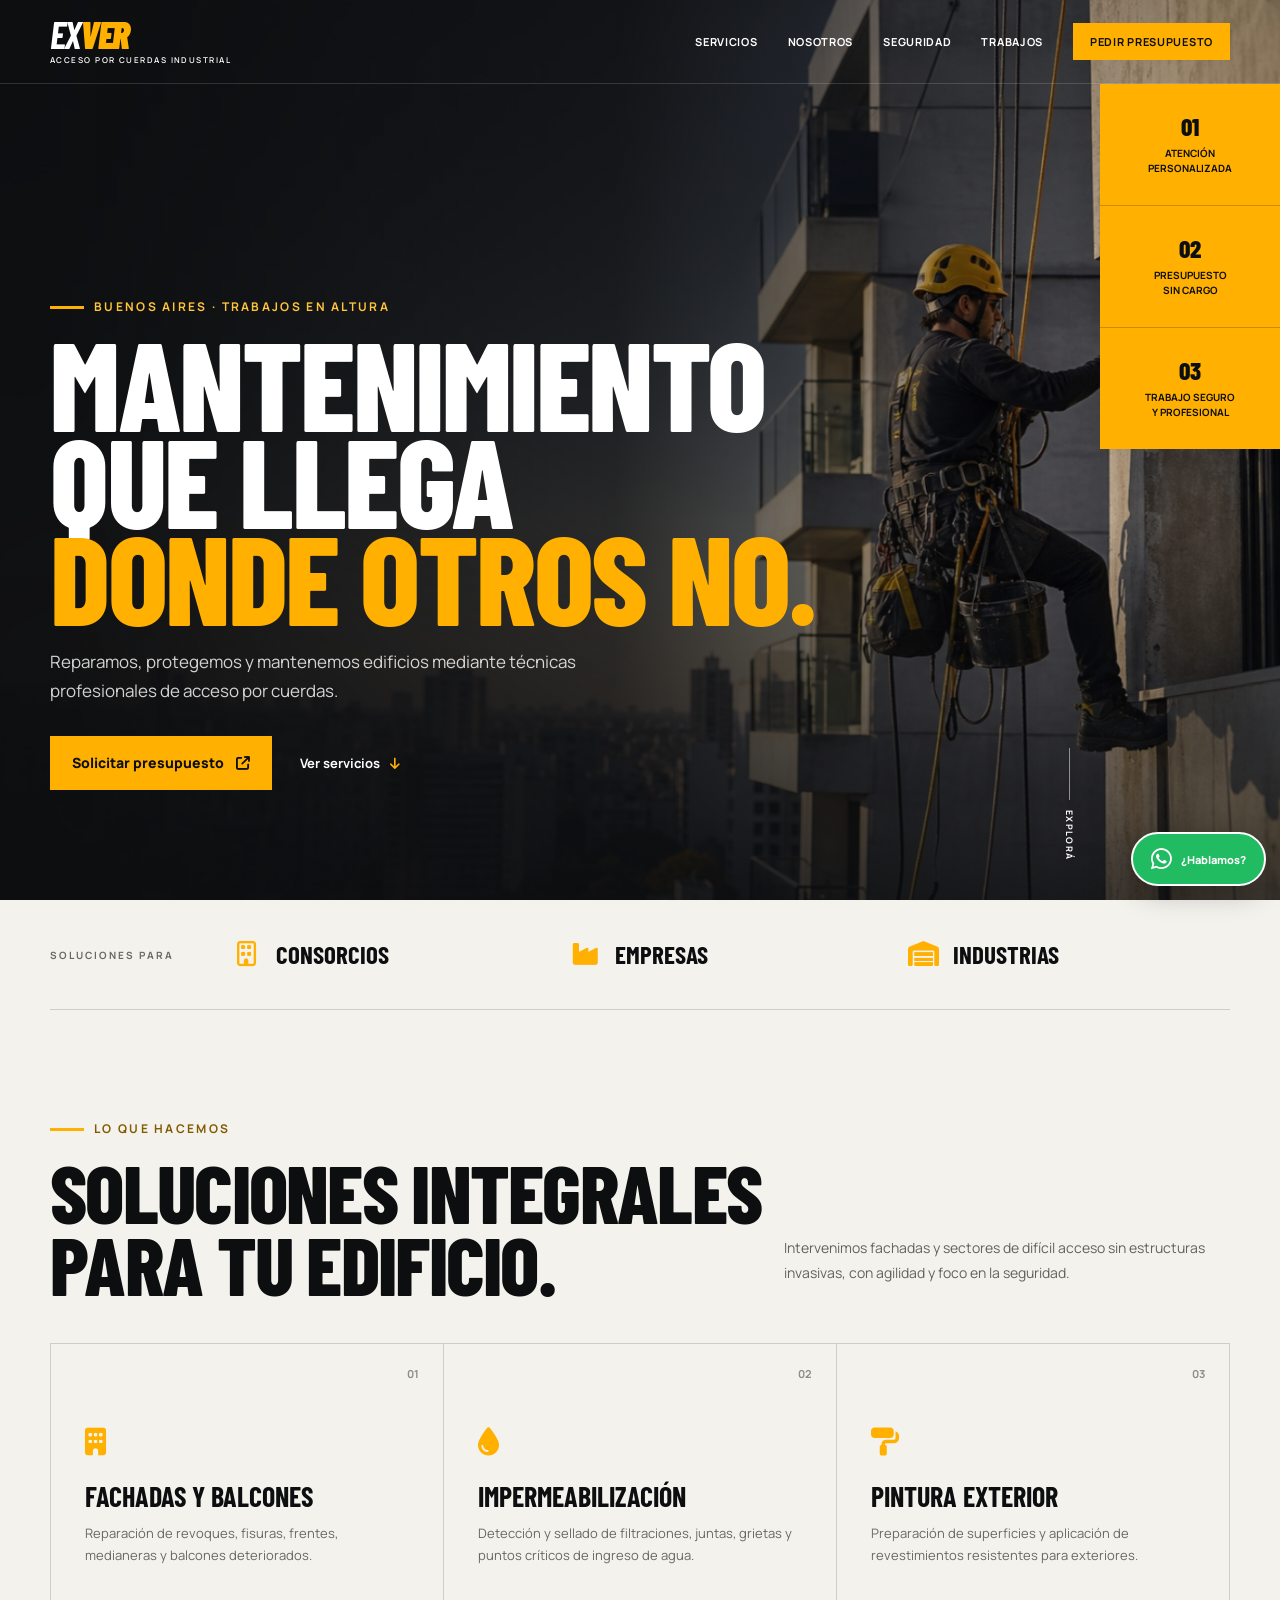
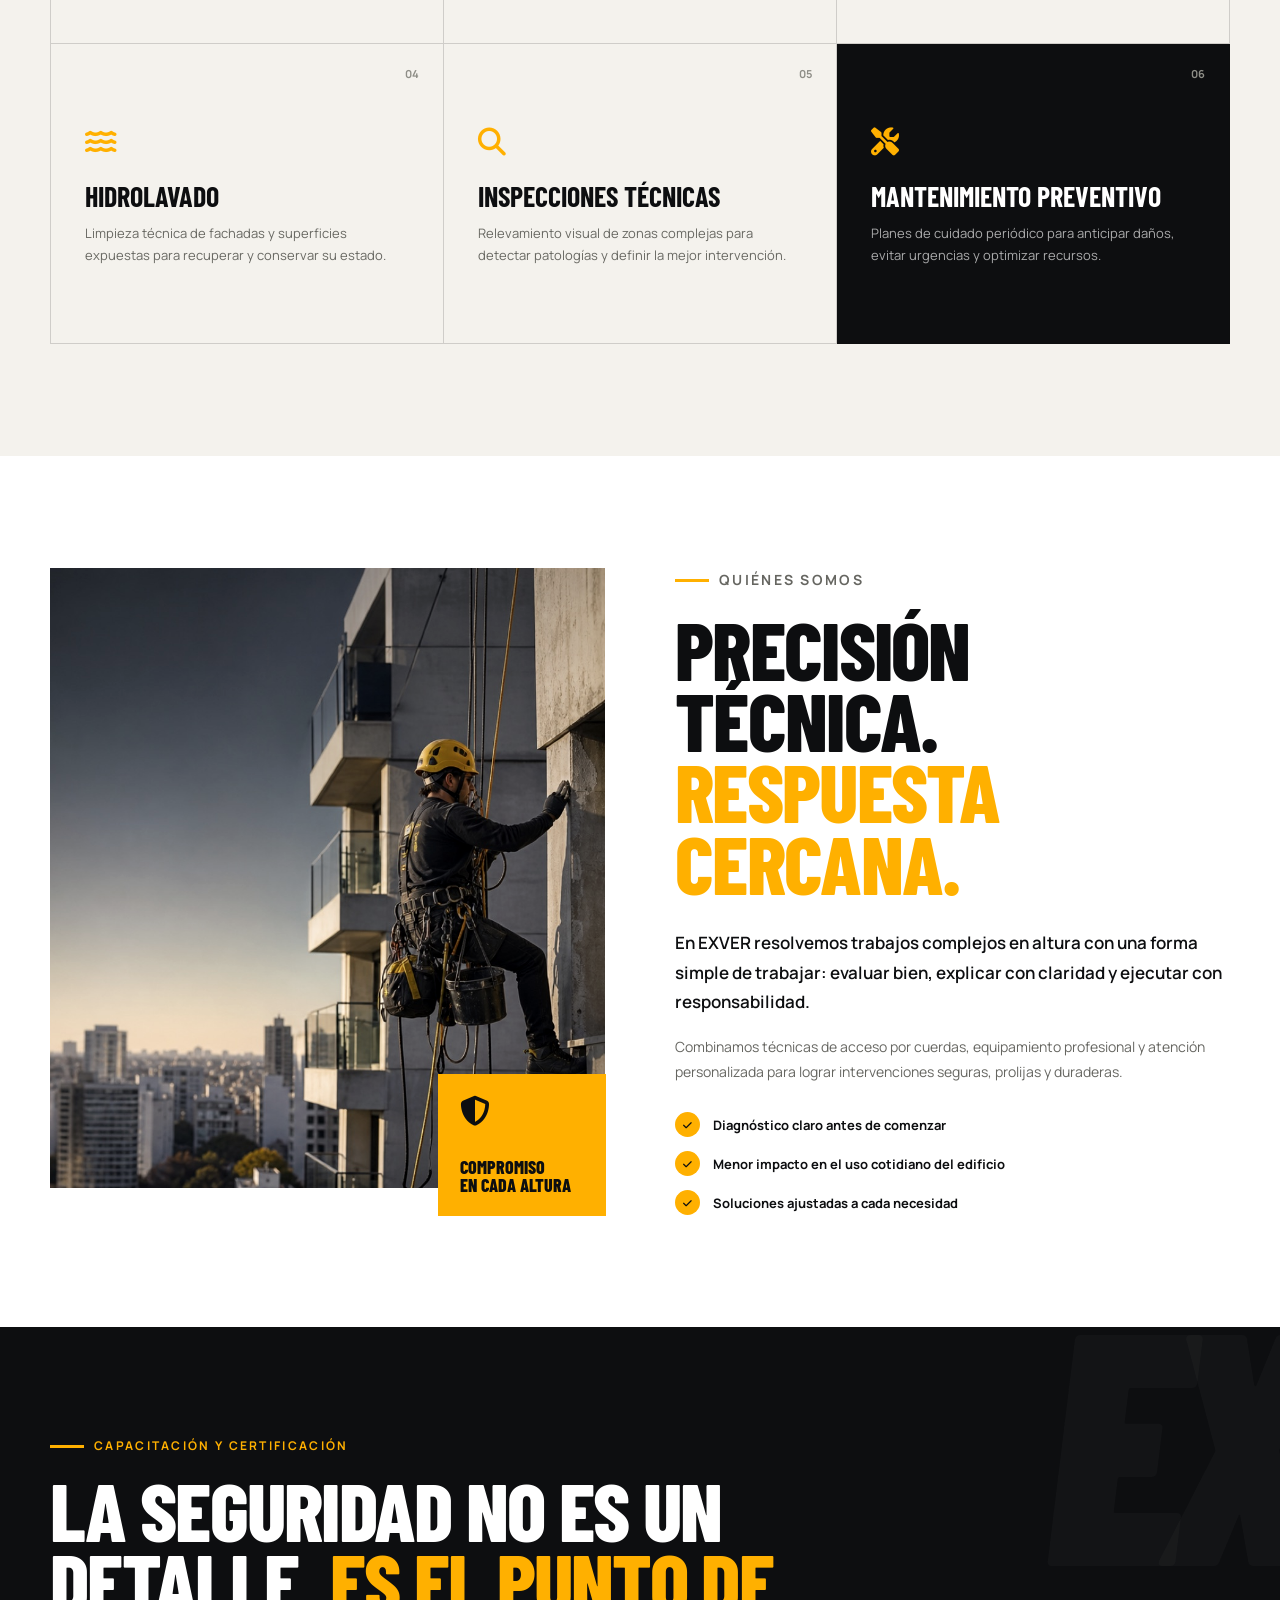
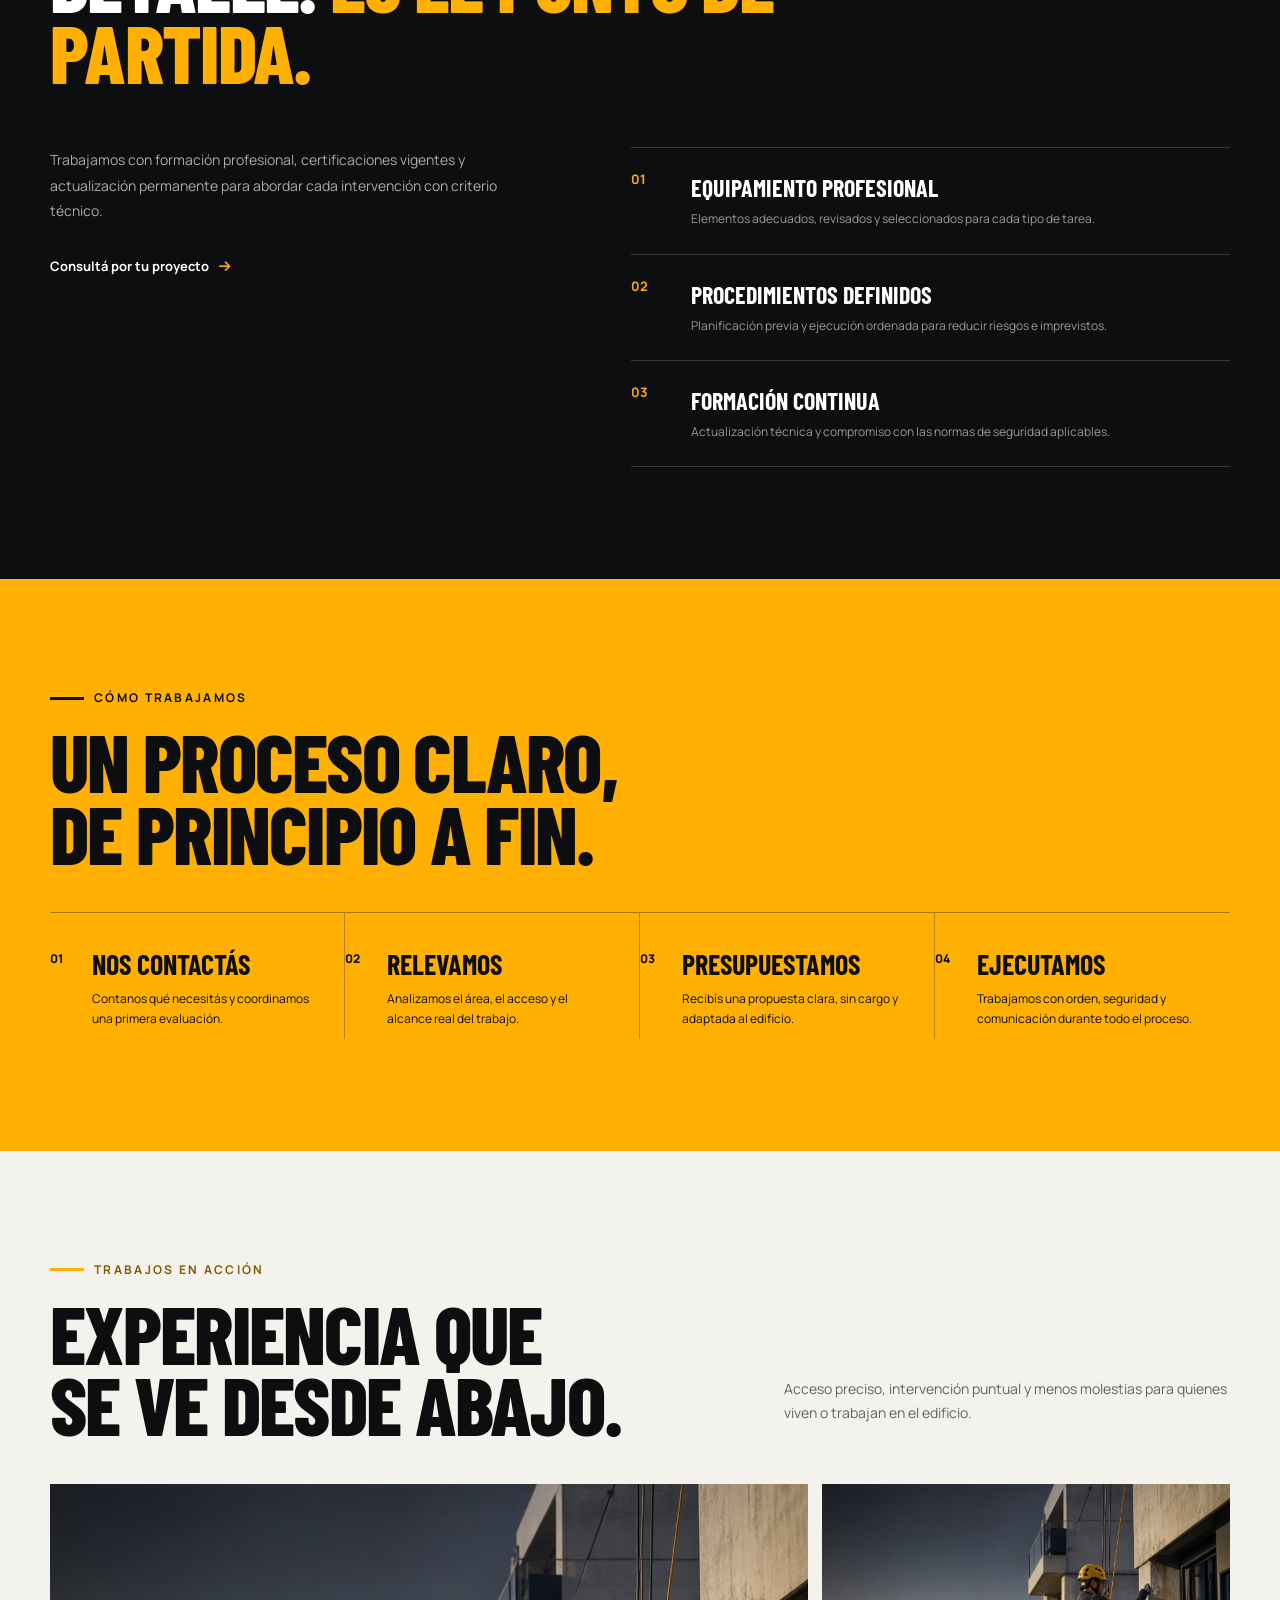
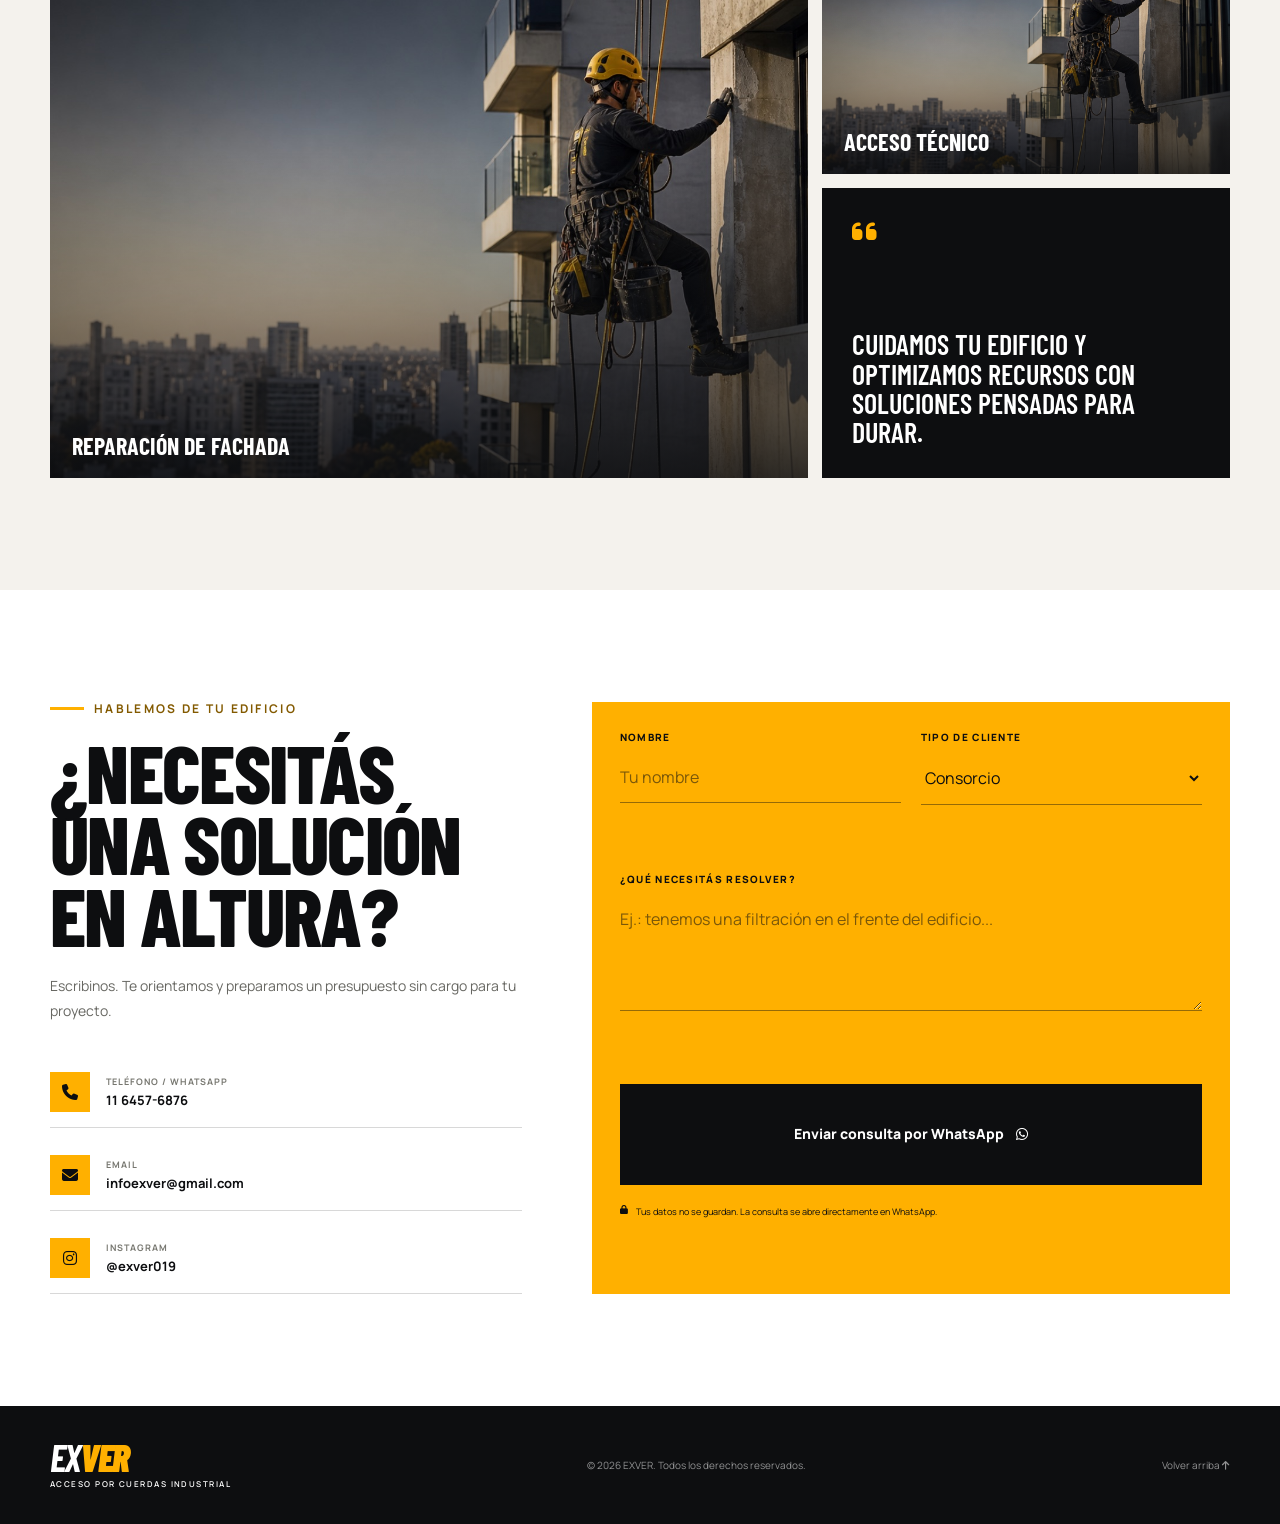
==== index.html @ a868ecca "feat: crear landing de EXVER" ====
<!doctype html>
<html lang="es">
  <head>
    <meta charset="UTF-8" />
    <meta name="viewport" content="width=device-width, initial-scale=1.0" />
    <meta
      name="description"
      content="EXVER brinda mantenimiento, reparación e impermeabilización de edificios en altura mediante acceso por cuerdas en Buenos Aires."
    />
    <meta name="theme-color" content="#0d0e10" />
    <meta property="og:title" content="EXVER | Acceso por cuerdas industrial" />
    <meta
      property="og:description"
      content="Soluciones profesionales para fachadas, balcones y filtraciones en altura."
    />
    <meta property="og:type" content="website" />
    <title>EXVER | Mantenimiento de edificios en altura</title>
    <link rel="preconnect" href="https://fonts.googleapis.com" />
    <link rel="preconnect" href="https://fonts.gstatic.com" crossorigin />
    <link
      href="https://fonts.googleapis.com/css2?family=Barlow+Condensed:ital,wght@0,500;0,600;0,700;0,800;0,900;1,700&amp;family=Manrope:wght@400;500;600;700&amp;display=swap"
      rel="stylesheet"
    />
    <link
      rel="stylesheet"
      href="https://cdnjs.cloudflare.com/ajax/libs/font-awesome/6.7.2/css/all.min.css"
    />
    <link rel="stylesheet" href="styles.css" />
    <script src="main.js" defer></script>
  </head>
  <body>
    <a class="skip-link" href="#contenido">Ir al contenido</a>

    <header class="site-header" id="inicio">
      <div class="header-inner">
        <a class="brand" href="#inicio" aria-label="EXVER, inicio">
          <span class="brand-word"><strong>EX</strong><em>VER</em></span>
          <span class="brand-tagline">Acceso por cuerdas industrial</span>
        </a>

        <button
          class="menu-toggle"
          type="button"
          aria-expanded="false"
          aria-controls="main-nav"
          aria-label="Abrir menú"
        >
          <span></span><span></span><span></span>
        </button>

        <nav class="main-nav" id="main-nav" aria-label="Navegación principal">
          <a href="#servicios">Servicios</a>
          <a href="#nosotros">Nosotros</a>
          <a href="#seguridad">Seguridad</a>
          <a href="#trabajos">Trabajos</a>
          <a class="nav-cta" href="#contacto">Pedir presupuesto</a>
        </nav>
      </div>
    </header>

    <main id="contenido">
      <section class="hero">
        <div class="hero-media" aria-hidden="true"></div>
        <div class="hero-grid"></div>
        <div class="hero-content">
          <p class="eyebrow hero-eyebrow">Buenos Aires · Trabajos en altura</p>
          <h1>Mantenimiento que llega <span>donde otros no.</span></h1>
          <p class="hero-copy">
            Reparamos, protegemos y mantenemos edificios mediante técnicas
            profesionales de acceso por cuerdas.
          </p>
          <div class="hero-actions">
            <a
              class="button button-primary"
              href="https://wa.me/5491164576876?text=Hola%20EXVER%2C%20quisiera%20solicitar%20un%20presupuesto%20sin%20cargo."
              target="_blank"
              rel="noopener noreferrer"
            >
              Solicitar presupuesto
              <i
                class="fa-solid fa-arrow-up-right-from-square"
                aria-hidden="true"
              ></i>
            </a>
            <a class="text-link" href="#servicios"
              >Ver servicios
              <i class="fa-solid fa-arrow-down" aria-hidden="true"></i
            ></a>
          </div>
        </div>
        <div class="hero-trust" aria-label="Características del servicio">
          <div>
            <strong>01</strong><span>Atención<br />personalizada</span>
          </div>
          <div>
            <strong>02</strong><span>Presupuesto<br />sin cargo</span>
          </div>
          <div>
            <strong>03</strong><span>Trabajo seguro<br />y profesional</span>
          </div>
        </div>
        <div class="scroll-cue" aria-hidden="true"><span></span>Explorá</div>
      </section>

      <section class="audiences fade-in" aria-label="Tipos de clientes">
        <div class="audience-label">Soluciones para</div>
        <div class="audience-list">
          <span
            ><i class="fa-regular fa-building" aria-hidden="true"></i>
            Consorcios</span
          >
          <span
            ><i class="fa-solid fa-industry" aria-hidden="true"></i>
            Empresas</span
          >
          <span
            ><i class="fa-solid fa-warehouse" aria-hidden="true"></i>
            Industrias</span
          >
        </div>
      </section>

      <section class="section services" id="servicios">
        <div class="section-heading fade-in">
          <div>
            <p class="eyebrow">Lo que hacemos</p>
            <h2>Soluciones integrales<br />para tu edificio.</h2>
          </div>
          <p>
            Intervenimos fachadas y sectores de difícil acceso sin estructuras
            invasivas, con agilidad y foco en la seguridad.
          </p>
        </div>

        <div class="service-grid">
          <article class="service-card fade-in">
            <span class="service-number">01</span>
            <i class="fa-solid fa-building" aria-hidden="true"></i>
            <h3>Fachadas y balcones</h3>
            <p>
              Reparación de revoques, fisuras, frentes, medianeras y balcones
              deteriorados.
            </p>
          </article>
          <article class="service-card fade-in">
            <span class="service-number">02</span>
            <i class="fa-solid fa-droplet" aria-hidden="true"></i>
            <h3>Impermeabilización</h3>
            <p>
              Detección y sellado de filtraciones, juntas, grietas y puntos
              críticos de ingreso de agua.
            </p>
          </article>
          <article class="service-card fade-in">
            <span class="service-number">03</span>
            <i class="fa-solid fa-paint-roller" aria-hidden="true"></i>
            <h3>Pintura exterior</h3>
            <p>
              Preparación de superficies y aplicación de revestimientos
              resistentes para exteriores.
            </p>
          </article>
          <article class="service-card fade-in">
            <span class="service-number">04</span>
            <i class="fa-solid fa-water" aria-hidden="true"></i>
            <h3>Hidrolavado</h3>
            <p>
              Limpieza técnica de fachadas y superficies expuestas para
              recuperar y conservar su estado.
            </p>
          </article>
          <article class="service-card fade-in">
            <span class="service-number">05</span>
            <i class="fa-solid fa-magnifying-glass" aria-hidden="true"></i>
            <h3>Inspecciones técnicas</h3>
            <p>
              Relevamiento visual de zonas complejas para detectar patologías y
              definir la mejor intervención.
            </p>
          </article>
          <article class="service-card service-card-accent fade-in">
            <span class="service-number">06</span>
            <i class="fa-solid fa-screwdriver-wrench" aria-hidden="true"></i>
            <h3>Mantenimiento preventivo</h3>
            <p>
              Planes de cuidado periódico para anticipar daños, evitar urgencias
              y optimizar recursos.
            </p>
          </article>
        </div>
      </section>

      <section class="section about" id="nosotros">
        <div class="about-visual fade-in">
          <div
            class="about-photo"
            role="img"
            aria-label="Técnico de acceso por cuerdas trabajando sobre la fachada de un edificio"
          ></div>
          <div class="about-stamp">
            <i class="fa-solid fa-shield-halved" aria-hidden="true"></i>
            <span>Compromiso<br />en cada altura</span>
          </div>
        </div>
        <div class="about-content fade-in">
          <p class="eyebrow">Quiénes somos</p>
          <h2>Precisión técnica.<br /><span>Respuesta cercana.</span></h2>
          <p class="about-lead">
            En EXVER resolvemos trabajos complejos en altura con una forma
            simple de trabajar: evaluar bien, explicar con claridad y ejecutar
            con responsabilidad.
          </p>
          <p>
            Combinamos técnicas de acceso por cuerdas, equipamiento profesional
            y atención personalizada para lograr intervenciones seguras,
            prolijas y duraderas.
          </p>
          <div class="about-points">
            <div>
              <i class="fa-solid fa-check" aria-hidden="true"></i
              ><span>Diagnóstico claro antes de comenzar</span>
            </div>
            <div>
              <i class="fa-solid fa-check" aria-hidden="true"></i
              ><span>Menor impacto en el uso cotidiano del edificio</span>
            </div>
            <div>
              <i class="fa-solid fa-check" aria-hidden="true"></i
              ><span>Soluciones ajustadas a cada necesidad</span>
            </div>
          </div>
        </div>
      </section>

      <section class="section safety" id="seguridad">
        <div class="safety-intro fade-in">
          <p class="eyebrow">Capacitación y certificación</p>
          <h2>
            La seguridad no es un detalle. <span>Es el punto de partida.</span>
          </h2>
        </div>
        <div class="safety-layout">
          <div class="safety-copy fade-in">
            <p>
              Trabajamos con formación profesional, certificaciones vigentes y
              actualización permanente para abordar cada intervención con
              criterio técnico.
            </p>
            <a class="text-link light" href="#contacto"
              >Consultá por tu proyecto
              <i class="fa-solid fa-arrow-right" aria-hidden="true"></i
            ></a>
          </div>
          <div class="safety-list">
            <article class="safety-item fade-in">
              <span>01</span>
              <div>
                <h3>Equipamiento profesional</h3>
                <p>
                  Elementos adecuados, revisados y seleccionados para cada tipo
                  de tarea.
                </p>
              </div>
            </article>
            <article class="safety-item fade-in">
              <span>02</span>
              <div>
                <h3>Procedimientos definidos</h3>
                <p>
                  Planificación previa y ejecución ordenada para reducir riesgos
                  e imprevistos.
                </p>
              </div>
            </article>
            <article class="safety-item fade-in">
              <span>03</span>
              <div>
                <h3>Formación continua</h3>
                <p>
                  Actualización técnica y compromiso con las normas de seguridad
                  aplicables.
                </p>
              </div>
            </article>
          </div>
        </div>
      </section>

      <section class="section process">
        <div class="section-heading fade-in">
          <div>
            <p class="eyebrow">Cómo trabajamos</p>
            <h2>Un proceso claro,<br />de principio a fin.</h2>
          </div>
        </div>
        <div class="process-line">
          <article class="process-step fade-in">
            <span>01</span>
            <h3>Nos contactás</h3>
            <p>Contanos qué necesitás y coordinamos una primera evaluación.</p>
          </article>
          <article class="process-step fade-in">
            <span>02</span>
            <h3>Relevamos</h3>
            <p>Analizamos el área, el acceso y el alcance real del trabajo.</p>
          </article>
          <article class="process-step fade-in">
            <span>03</span>
            <h3>Presupuestamos</h3>
            <p>
              Recibís una propuesta clara, sin cargo y adaptada al edificio.
            </p>
          </article>
          <article class="process-step fade-in">
            <span>04</span>
            <h3>Ejecutamos</h3>
            <p>
              Trabajamos con orden, seguridad y comunicación durante todo el
              proceso.
            </p>
          </article>
        </div>
      </section>

      <section class="section work" id="trabajos">
        <div class="section-heading fade-in">
          <div>
            <p class="eyebrow">Trabajos en acción</p>
            <h2>Experiencia que<br />se ve desde abajo.</h2>
          </div>
          <p>
            Acceso preciso, intervención puntual y menos molestias para quienes
            viven o trabajan en el edificio.
          </p>
        </div>
        <div class="work-gallery fade-in">
          <div
            class="work-image work-main"
            role="img"
            aria-label="Técnico trabajando en altura sobre una fachada"
          >
            <span>Reparación de fachada</span>
          </div>
          <div
            class="work-image work-detail"
            role="img"
            aria-label="Detalle de trabajo profesional mediante cuerdas"
          >
            <span>Acceso técnico</span>
          </div>
          <div class="work-note">
            <i class="fa-solid fa-quote-left" aria-hidden="true"></i>
            <p>
              Cuidamos tu edificio y optimizamos recursos con soluciones
              pensadas para durar.
            </p>
          </div>
        </div>
      </section>

      <section class="section contact" id="contacto">
        <div class="contact-copy fade-in">
          <p class="eyebrow">Hablemos de tu edificio</p>
          <h2>¿Necesitás una solución en altura?</h2>
          <p>
            Escribinos. Te orientamos y preparamos un presupuesto sin cargo para
            tu proyecto.
          </p>
          <div class="contact-links">
            <a href="tel:+541164576876"
              ><i class="fa-solid fa-phone" aria-hidden="true"></i
              ><span><small>Teléfono / WhatsApp</small>11 6457-6876</span></a
            >
            <a href="mailto:infoexver@gmail.com"
              ><i class="fa-solid fa-envelope" aria-hidden="true"></i
              ><span><small>Email</small>infoexver@gmail.com</span></a
            >
            <a
              href="https://www.instagram.com/exver019/"
              target="_blank"
              rel="noopener noreferrer"
              ><i class="fa-brands fa-instagram" aria-hidden="true"></i
              ><span><small>Instagram</small>@exver019</span></a
            >
          </div>
        </div>
        <form class="contact-form fade-in" id="quote-form">
          <div class="field">
            <label for="name">Nombre</label>
            <input
              id="name"
              name="name"
              type="text"
              autocomplete="name"
              placeholder="Tu nombre"
              required
            />
          </div>
          <div class="field">
            <label for="client-type">Tipo de cliente</label>
            <select id="client-type" name="client-type">
              <option value="Consorcio">Consorcio</option>
              <option value="Empresa">Empresa</option>
              <option value="Industria">Industria</option>
              <option value="Particular">Particular</option>
            </select>
          </div>
          <div class="field field-full">
            <label for="message">¿Qué necesitás resolver?</label>
            <textarea
              id="message"
              name="message"
              rows="4"
              placeholder="Ej.: tenemos una filtración en el frente del edificio..."
              required
            ></textarea>
          </div>
          <button class="button button-dark field-full" type="submit">
            Enviar consulta por WhatsApp
            <i class="fa-brands fa-whatsapp" aria-hidden="true"></i>
          </button>
          <p class="form-note field-full">
            <i class="fa-solid fa-lock" aria-hidden="true"></i> Tus datos no se
            guardan. La consulta se abre directamente en WhatsApp.
          </p>
        </form>
      </section>
    </main>

    <footer class="site-footer">
      <div class="brand footer-brand">
        <span class="brand-word"><strong>EX</strong><em>VER</em></span>
        <span class="brand-tagline">Acceso por cuerdas industrial</span>
      </div>
      <p>
        © <span id="current-year"></span> EXVER. Todos los derechos reservados.
      </p>
      <a href="#inicio"
        >Volver arriba <i class="fa-solid fa-arrow-up" aria-hidden="true"></i
      ></a>
    </footer>

    <a
      class="whatsapp-float"
      href="https://wa.me/5491164576876?text=Hola%20EXVER%2C%20quisiera%20solicitar%20un%20presupuesto%20sin%20cargo."
      target="_blank"
      rel="noopener noreferrer"
      aria-label="Contactar a EXVER por WhatsApp"
    >
      <i class="fa-brands fa-whatsapp" aria-hidden="true"></i>
      <span>¿Hablamos?</span>
    </a>
  </body>
</html>
---- styles.css ----
:root {
  --ink: #0d0e10;
  --ink-soft: #191b1e;
  --paper: #f4f2ed;
  --white: #ffffff;
  --yellow: #ffb000;
  --yellow-light: #ffc438;
  --gray: #b7b7b2;
  --line: rgba(13, 14, 16, 0.16);
  --heading: "Barlow Condensed", Impact, sans-serif;
  --body: "Manrope", Arial, sans-serif;
  --content: min(1180px, calc(100vw - 40px));
  --header-height: 76px;
}

* {
  box-sizing: border-box;
}

html {
  scroll-behavior: smooth;
  scroll-padding-top: var(--header-height);
}

body {
  margin: 0;
  color: var(--ink);
  background: var(--paper);
  font-family: var(--body);
  overflow-x: hidden;
}

body.menu-open {
  overflow: hidden;
}

a {
  color: inherit;
  text-decoration: none;
}

button,
input,
select,
textarea {
  font: inherit;
}

img {
  display: block;
  max-width: 100%;
}

.skip-link {
  position: fixed;
  z-index: 9999;
  top: 8px;
  left: 8px;
  padding: 10px 14px;
  color: var(--ink);
  background: var(--yellow);
  transform: translateY(-160%);
}

.skip-link:focus {
  transform: translateY(0);
}

.site-header {
  position: fixed;
  z-index: 1000;
  top: 0;
  right: 0;
  left: 0;
  height: var(--header-height);
  color: var(--white);
  border-bottom: 1px solid rgba(255, 255, 255, 0.15);
  transition:
    background 220ms ease,
    box-shadow 220ms ease;
}

.site-header.is-scrolled,
.site-header.menu-visible {
  background: rgba(13, 14, 16, 0.97);
  box-shadow: 0 12px 30px rgba(0, 0, 0, 0.16);
}

.header-inner {
  width: var(--content);
  height: 100%;
  margin: 0 auto;
  display: flex;
  align-items: center;
  justify-content: space-between;
}

.brand {
  display: inline-flex;
  flex-direction: column;
  align-items: flex-start;
  line-height: 0.84;
}

.brand-word {
  font: italic 900 33px/0.8 var(--heading);
  letter-spacing: -1.8px;
}

.brand-word strong {
  color: var(--white);
}

.brand-word em {
  color: var(--yellow);
  font-style: italic;
}

.brand-tagline {
  margin-top: 7px;
  font: 600 8px/1 var(--body);
  letter-spacing: 1.45px;
  text-transform: uppercase;
}

.menu-toggle {
  width: 44px;
  height: 44px;
  padding: 11px 9px;
  display: flex;
  flex-direction: column;
  justify-content: center;
  gap: 5px;
  color: inherit;
  background: transparent;
  border: 0;
  cursor: pointer;
}

.menu-toggle span {
  width: 100%;
  height: 2px;
  display: block;
  background: currentColor;
  transition:
    transform 200ms ease,
    opacity 200ms ease;
}

.menu-toggle[aria-expanded="true"] span:nth-child(1) {
  transform: translateY(7px) rotate(45deg);
}

.menu-toggle[aria-expanded="true"] span:nth-child(2) {
  opacity: 0;
}

.menu-toggle[aria-expanded="true"] span:nth-child(3) {
  transform: translateY(-7px) rotate(-45deg);
}

.main-nav {
  position: fixed;
  top: var(--header-height);
  right: 0;
  bottom: 0;
  left: 0;
  padding: 38px 20px;
  display: flex;
  flex-direction: column;
  align-items: flex-start;
  gap: 4px;
  background: var(--ink);
  opacity: 0;
  visibility: hidden;
  transform: translateY(-12px);
  transition:
    opacity 180ms ease,
    visibility 180ms ease,
    transform 180ms ease;
}

.main-nav.is-open {
  opacity: 1;
  visibility: visible;
  transform: translateY(0);
}

.main-nav a {
  width: 100%;
  padding: 15px 0;
  font: 700 31px/1 var(--heading);
  letter-spacing: 0.4px;
  text-transform: uppercase;
  border-bottom: 1px solid rgba(255, 255, 255, 0.13);
}

.main-nav .nav-cta {
  width: auto;
  margin-top: 20px;
  padding: 15px 20px;
  color: var(--ink);
  background: var(--yellow);
  border: 0;
}

.hero {
  position: relative;
  min-height: 780px;
  height: 100svh;
  display: flex;
  align-items: flex-end;
  color: var(--white);
  background: var(--ink);
  isolation: isolate;
  overflow: hidden;
}

.hero::after {
  content: "";
  position: absolute;
  z-index: -1;
  inset: 0;
  background:
    linear-gradient(
      90deg,
      rgba(13, 14, 16, 0.98) 4%,
      rgba(13, 14, 16, 0.83) 48%,
      rgba(13, 14, 16, 0.18) 82%
    ),
    linear-gradient(0deg, rgba(13, 14, 16, 0.7) 0%, transparent 42%);
}

.hero-media {
  position: absolute;
  z-index: -2;
  inset: 0;
  background: url("assets/exver-hero.jpg") 68% center / cover no-repeat;
  transform: scale(1.02);
  animation: hero-scale 1.8s cubic-bezier(0.2, 0.7, 0.3, 1) both;
}

.hero-grid {
  position: absolute;
  z-index: -1;
  inset: 0;
  opacity: 0.12;
  background-image:
    linear-gradient(rgba(255, 255, 255, 0.18) 1px, transparent 1px),
    linear-gradient(90deg, rgba(255, 255, 255, 0.18) 1px, transparent 1px);
  background-size: 80px 80px;
  mask-image: linear-gradient(90deg, black, transparent 70%);
}

.hero-content {
  width: var(--content);
  margin: 0 auto;
  padding: 0 0 190px;
  animation: hero-in 900ms 150ms cubic-bezier(0.2, 0.7, 0.3, 1) both;
}

.eyebrow {
  margin: 0 0 20px;
  display: flex;
  align-items: center;
  gap: 10px;
  color: #835a00;
  font: 700 12px/1.2 var(--body);
  letter-spacing: 2.3px;
  text-transform: uppercase;
}

.eyebrow::before {
  content: "";
  width: 34px;
  height: 3px;
  background: var(--yellow);
}

.hero-eyebrow {
  color: var(--yellow-light);
}

h1,
h2,
h3,
p {
  margin-top: 0;
}

h1,
h2,
h3 {
  font-family: var(--heading);
  text-transform: uppercase;
}

.hero h1 {
  max-width: 760px;
  margin-bottom: 24px;
  font-size: clamp(64px, 17vw, 142px);
  font-weight: 800;
  line-height: 0.77;
  letter-spacing: -2.5px;
}

.hero h1 span {
  display: block;
  color: var(--yellow);
}

.hero-copy {
  max-width: 610px;
  margin-bottom: 30px;
  color: rgba(255, 255, 255, 0.81);
  font-size: 15px;
  line-height: 1.7;
}

.hero-actions {
  display: flex;
  flex-direction: column;
  align-items: flex-start;
  gap: 22px;
}

.button {
  min-height: 54px;
  padding: 0 22px;
  display: inline-flex;
  align-items: center;
  justify-content: center;
  gap: 12px;
  font: 800 14px/1 var(--body);
  border: 0;
  cursor: pointer;
  transition:
    transform 180ms ease,
    background 180ms ease,
    color 180ms ease;
}

.button:hover {
  transform: translateY(-3px);
}

.button-primary {
  color: var(--ink);
  background: var(--yellow);
}

.button-primary:hover {
  background: var(--yellow-light);
}

.text-link {
  display: inline-flex;
  align-items: center;
  gap: 10px;
  font-size: 13px;
  font-weight: 700;
}

.text-link i {
  color: var(--yellow);
}

.hero-trust {
  position: absolute;
  right: 0;
  bottom: 0;
  left: 0;
  min-height: 130px;
  padding: 22px 20px;
  display: grid;
  grid-template-columns: repeat(3, 1fr);
  color: var(--ink);
  background: var(--yellow);
}

.hero-trust > div {
  padding: 0 10px;
  display: flex;
  flex-direction: column;
  align-items: center;
  gap: 7px;
  text-align: center;
  border-right: 1px solid rgba(13, 14, 16, 0.22);
}

.hero-trust > div:last-child {
  border-right: 0;
}

.hero-trust strong {
  font: 800 20px/1 var(--heading);
}

.hero-trust span {
  font-size: 9px;
  font-weight: 700;
  line-height: 1.45;
  text-transform: uppercase;
}

.scroll-cue {
  display: none;
}

.audiences {
  width: var(--content);
  margin: 0 auto;
  padding: 34px 0;
  border-bottom: 1px solid var(--line);
}

.audience-label {
  margin-bottom: 20px;
  color: #686862;
  font: 700 10px/1 var(--body);
  letter-spacing: 2px;
  text-transform: uppercase;
}

.audience-list {
  display: grid;
  grid-template-columns: 1fr;
  gap: 16px;
}

.audience-list span {
  display: flex;
  align-items: center;
  gap: 14px;
  font: 700 22px/1 var(--heading);
  text-transform: uppercase;
}

.audience-list i {
  width: 32px;
  color: var(--yellow);
  text-align: center;
}

.section {
  padding: 84px max(20px, calc((100vw - 1180px) / 2));
}

.section-heading {
  margin-bottom: 44px;
  display: grid;
  gap: 20px;
}

.section-heading h2,
.about-content h2,
.safety-intro h2,
.contact h2 {
  margin-bottom: 0;
  font-size: clamp(48px, 13vw, 82px);
  font-weight: 800;
  line-height: 0.87;
  letter-spacing: -1.7px;
}

.section-heading > p {
  max-width: 480px;
  color: #62625e;
  font-size: 14px;
  line-height: 1.75;
}

.service-grid {
  display: grid;
  grid-template-columns: 1fr;
  border-top: 1px solid var(--line);
  border-left: 1px solid var(--line);
}

.service-card {
  position: relative;
  min-height: 260px;
  padding: 28px;
  border-right: 1px solid var(--line);
  border-bottom: 1px solid var(--line);
  transition:
    background 220ms ease,
    color 220ms ease;
}

.service-card > i {
  margin: 35px 0 26px;
  color: var(--yellow);
  font-size: 28px;
}

.service-number {
  position: absolute;
  top: 24px;
  right: 24px;
  color: #8e8e87;
  font: 700 11px/1 var(--body);
}

.service-card h3 {
  margin-bottom: 12px;
  font-size: 28px;
  line-height: 1;
}

.service-card p {
  margin-bottom: 0;
  color: #686862;
  font-size: 13px;
  line-height: 1.7;
}

.service-card:hover,
.service-card-accent {
  color: var(--white);
  background: var(--ink);
}

.service-card:hover p,
.service-card-accent p {
  color: rgba(255, 255, 255, 0.65);
}

.about {
  display: grid;
  gap: 50px;
  background: var(--white);
}

.about-visual {
  position: relative;
}

.about-photo {
  min-height: 440px;
  background: url("assets/exver-hero.jpg") 75% center / cover no-repeat;
  filter: saturate(0.8) contrast(1.04);
}

.about-stamp {
  position: absolute;
  right: -1px;
  bottom: -1px;
  width: 168px;
  min-height: 142px;
  padding: 22px;
  display: flex;
  flex-direction: column;
  justify-content: space-between;
  color: var(--ink);
  background: var(--yellow);
}

.about-stamp i {
  font-size: 30px;
}

.about-stamp span {
  font: 800 18px/1 var(--heading);
  text-transform: uppercase;
}

.about-content {
  align-self: center;
}

.about-content h2 span,
.safety-intro h2 span {
  color: var(--yellow);
}

.about-lead {
  margin: 30px 0 18px;
  color: var(--ink) !important;
  font-size: 17px !important;
  font-weight: 600;
}

.about-content > p {
  color: #666661;
  font-size: 14px;
  line-height: 1.75;
}

.about-points {
  margin-top: 28px;
  display: grid;
  gap: 14px;
}

.about-points div {
  display: flex;
  align-items: center;
  gap: 13px;
  font-size: 13px;
  font-weight: 700;
}

.about-points i {
  width: 25px;
  height: 25px;
  display: grid;
  place-items: center;
  font-size: 10px;
  background: var(--yellow);
  border-radius: 50%;
}

.safety {
  position: relative;
  color: var(--white);
  background: var(--ink);
  overflow: hidden;
}

.safety::before {
  content: "EX";
  position: absolute;
  top: -25px;
  right: -12px;
  color: rgba(255, 255, 255, 0.025);
  font: italic 900 330px/0.8 var(--heading);
  letter-spacing: -28px;
}

.safety-intro {
  position: relative;
  max-width: 890px;
}

.safety-intro .eyebrow {
  color: var(--yellow);
}

.safety-layout {
  position: relative;
  margin-top: 60px;
  display: grid;
  gap: 45px;
}

.safety-copy {
  max-width: 480px;
  color: rgba(255, 255, 255, 0.65);
  font-size: 14px;
  line-height: 1.8;
}

.text-link.light {
  margin-top: 18px;
  color: var(--white);
}

.safety-list {
  border-top: 1px solid rgba(255, 255, 255, 0.17);
}

.safety-item {
  padding: 25px 0;
  display: grid;
  grid-template-columns: 46px 1fr;
  gap: 14px;
  border-bottom: 1px solid rgba(255, 255, 255, 0.17);
}

.safety-item > span {
  color: var(--yellow);
  font: 700 13px/1 var(--body);
}

.safety-item h3 {
  margin-bottom: 7px;
  font-size: 24px;
}

.safety-item p {
  margin-bottom: 0;
  color: rgba(255, 255, 255, 0.58);
  font-size: 12px;
  line-height: 1.6;
}

.process {
  background: var(--yellow);
}

.process .eyebrow {
  color: var(--ink);
}

.process .eyebrow::before {
  background: var(--ink);
}

.process-line {
  display: grid;
  grid-template-columns: 1fr;
}

.process-step {
  position: relative;
  padding: 28px 0 28px 48px;
  border-top: 1px solid rgba(13, 14, 16, 0.34);
}

.process-step > span {
  position: absolute;
  top: 34px;
  left: 0;
  font: 800 12px/1 var(--body);
}

.process-step h3 {
  margin-bottom: 8px;
  font-size: 28px;
}

.process-step p {
  max-width: 250px;
  margin-bottom: 0;
  font-size: 12px;
  line-height: 1.65;
}

.work {
  background: var(--paper);
}

.work-gallery {
  display: grid;
  grid-template-columns: 1fr;
  gap: 14px;
}

.work-image {
  position: relative;
  min-height: 370px;
  background-image: url("assets/exver-hero.jpg");
  background-size: cover;
  overflow: hidden;
}

.work-image::after {
  content: "";
  position: absolute;
  inset: 45% 0 0;
  background: linear-gradient(transparent, rgba(13, 14, 16, 0.82));
}

.work-image span {
  position: absolute;
  z-index: 1;
  right: 22px;
  bottom: 20px;
  left: 22px;
  color: var(--white);
  font: 700 24px/1 var(--heading);
  text-transform: uppercase;
}

.work-main {
  background-position: 70% center;
}

.work-detail {
  background-position: 100% center;
}

.work-note {
  min-height: 260px;
  padding: 30px;
  display: flex;
  flex-direction: column;
  justify-content: space-between;
  color: var(--white);
  background: var(--ink);
}

.work-note i {
  color: var(--yellow);
  font-size: 28px;
}

.work-note p {
  margin: 40px 0 0;
  font: 600 28px/1.05 var(--heading);
  text-transform: uppercase;
}

.contact {
  display: grid;
  gap: 50px;
  background: var(--white);
}

.contact-copy > p:not(.eyebrow) {
  max-width: 540px;
  margin: 24px 0 34px;
  color: #676762;
  font-size: 14px;
  line-height: 1.75;
}

.contact-links {
  display: grid;
  gap: 12px;
}

.contact-links a {
  padding: 15px 0;
  display: flex;
  align-items: center;
  gap: 16px;
  border-bottom: 1px solid var(--line);
}

.contact-links i {
  width: 40px;
  height: 40px;
  display: grid;
  place-items: center;
  color: var(--ink);
  background: var(--yellow);
}

.contact-links span {
  font-size: 13px;
  font-weight: 700;
}

.contact-links small {
  margin-bottom: 3px;
  display: block;
  color: #777770;
  font-size: 9px;
  letter-spacing: 1px;
  text-transform: uppercase;
}

.contact-form {
  padding: 28px;
  display: grid;
  grid-template-columns: 1fr;
  gap: 20px;
  background: var(--yellow);
}

.field label {
  margin-bottom: 8px;
  display: block;
  font-size: 10px;
  font-weight: 800;
  letter-spacing: 1.3px;
  text-transform: uppercase;
}

.field input,
.field select,
.field textarea {
  width: 100%;
  padding: 14px 0;
  color: var(--ink);
  background: transparent;
  border: 0;
  border-bottom: 1px solid rgba(13, 14, 16, 0.43);
  border-radius: 0;
  outline: 0;
}

.field input:focus,
.field select:focus,
.field textarea:focus {
  border-bottom-color: var(--ink);
  box-shadow: 0 2px 0 var(--ink);
}

.field textarea {
  resize: vertical;
}

.field ::placeholder {
  color: rgba(13, 14, 16, 0.55);
}

.button-dark {
  color: var(--white);
  background: var(--ink);
}

.button-dark:hover {
  color: var(--yellow);
}

.form-note {
  margin: 0;
  display: flex;
  align-items: flex-start;
  gap: 8px;
  font-size: 9px;
  line-height: 1.5;
}

.site-footer {
  padding: 36px 20px 95px;
  display: flex;
  flex-direction: column;
  align-items: flex-start;
  gap: 26px;
  color: var(--white);
  background: var(--ink);
}

.site-footer p,
.site-footer > a {
  margin: 0;
  color: rgba(255, 255, 255, 0.55);
  font-size: 10px;
}

.footer-brand {
  color: var(--white);
}

.whatsapp-float {
  position: fixed;
  z-index: 1200;
  right: 14px;
  bottom: 14px;
  width: 58px;
  height: 58px;
  display: flex;
  align-items: center;
  justify-content: center;
  color: var(--white);
  background: #21bb61;
  border: 3px solid var(--white);
  border-radius: 50%;
  box-shadow: 0 8px 28px rgba(0, 0, 0, 0.24);
  transition: transform 180ms ease;
}

.whatsapp-float:hover {
  transform: translateY(-4px) scale(1.04);
}

.whatsapp-float i {
  font-size: 28px;
}

.whatsapp-float span {
  display: none;
}

.fade-in {
  opacity: 0;
  transform: translateY(28px);
  transition:
    opacity 700ms ease,
    transform 700ms cubic-bezier(0.2, 0.7, 0.3, 1);
}

.fade-in.is-visible {
  opacity: 1;
  transform: translateY(0);
}

@keyframes hero-in {
  from {
    opacity: 0;
    transform: translateY(28px);
  }
  to {
    opacity: 1;
    transform: translateY(0);
  }
}

@keyframes hero-scale {
  from {
    opacity: 0.6;
    transform: scale(1.1);
  }
  to {
    opacity: 1;
    transform: scale(1.02);
  }
}

@media (min-width: 480px) {
  :root {
    --content: min(1180px, calc(100vw - 56px));
  }

  .hero h1 {
    font-size: clamp(80px, 16vw, 142px);
  }

  .hero-actions {
    flex-direction: row;
    align-items: center;
    gap: 28px;
  }

  .audience-list {
    grid-template-columns: repeat(3, 1fr);
  }

  .audience-list span {
    font-size: 20px;
  }

  .service-grid {
    grid-template-columns: repeat(2, 1fr);
  }

  .contact-form {
    grid-template-columns: repeat(2, 1fr);
  }

  .field-full {
    grid-column: 1 / -1;
  }
}

@media (min-width: 768px) {
  :root {
    --header-height: 84px;
  }

  .brand-word {
    font-size: 38px;
  }

  .hero-content {
    padding-bottom: 155px;
  }

  .hero-copy {
    font-size: 16px;
  }

  .hero-trust {
    top: var(--header-height);
    right: 0;
    bottom: auto;
    left: auto;
    width: 180px;
    min-height: 365px;
    padding: 0;
    display: flex;
    flex-direction: column;
  }

  .hero-trust > div {
    flex: 1;
    padding: 17px;
    justify-content: center;
    border-right: 0;
    border-bottom: 1px solid rgba(13, 14, 16, 0.22);
  }

  .hero-trust > div:last-child {
    border-bottom: 0;
  }

  .hero-trust strong {
    font-size: 25px;
  }

  .hero-trust span {
    font-size: 10px;
  }

  .section {
    padding-top: 112px;
    padding-bottom: 112px;
  }

  .section-heading {
    grid-template-columns: 1.6fr 1fr;
    align-items: end;
  }

  .section-heading > p {
    justify-self: end;
  }

  .service-grid {
    grid-template-columns: repeat(3, 1fr);
  }

  .about {
    grid-template-columns: 1fr 1fr;
    gap: 70px;
  }

  .about-photo {
    min-height: 620px;
  }

  .safety-layout {
    grid-template-columns: 0.9fr 1.1fr;
    gap: 90px;
  }

  .process-line {
    grid-template-columns: repeat(2, 1fr);
    gap: 0 36px;
  }

  .work-gallery {
    grid-template-columns: 1.3fr 0.7fr;
    grid-template-rows: repeat(2, 290px);
  }

  .work-image {
    min-height: 0;
  }

  .work-main {
    grid-row: 1 / 3;
  }

  .work-detail {
    grid-column: 2;
    grid-row: 1;
  }

  .work-note {
    min-height: 0;
    grid-column: 2;
    grid-row: 2;
  }

  .contact {
    grid-template-columns: 0.85fr 1.15fr;
    gap: 70px;
  }

  .site-footer {
    padding: 36px max(28px, calc((100vw - 1180px) / 2));
    flex-direction: row;
    align-items: center;
    justify-content: space-between;
  }
}

@media (min-width: 1024px) {
  .menu-toggle {
    display: none;
  }

  .main-nav {
    position: static;
    padding: 0;
    flex-direction: row;
    align-items: center;
    gap: 30px;
    background: transparent;
    opacity: 1;
    visibility: visible;
    transform: none;
  }

  .main-nav a {
    width: auto;
    padding: 10px 0;
    font: 700 11px/1 var(--body);
    letter-spacing: 0.7px;
    text-transform: uppercase;
    border: 0;
  }

  .main-nav a:not(.nav-cta) {
    position: relative;
  }

  .main-nav a:not(.nav-cta)::after {
    content: "";
    position: absolute;
    right: 0;
    bottom: 2px;
    left: 0;
    height: 2px;
    background: var(--yellow);
    transform: scaleX(0);
    transform-origin: right;
    transition: transform 180ms ease;
  }

  .main-nav a:not(.nav-cta):hover::after {
    transform: scaleX(1);
    transform-origin: left;
  }

  .main-nav .nav-cta {
    margin: 0;
    padding: 13px 17px;
  }

  .hero-content {
    padding-bottom: 110px;
  }

  .hero h1 {
    max-width: 890px;
    font-size: clamp(110px, 9.8vw, 150px);
  }

  .hero-copy {
    font-size: 17px;
  }

  .scroll-cue {
    position: absolute;
    right: 204px;
    bottom: 40px;
    display: flex;
    align-items: center;
    gap: 10px;
    font-size: 9px;
    font-weight: 700;
    letter-spacing: 1.3px;
    text-transform: uppercase;
    writing-mode: vertical-rl;
  }

  .scroll-cue span {
    width: 1px;
    height: 52px;
    background: rgba(255, 255, 255, 0.5);
  }

  .audiences {
    padding: 42px 0;
    display: grid;
    grid-template-columns: 180px 1fr;
    align-items: center;
  }

  .audience-label {
    margin: 0;
  }

  .audience-list span {
    font-size: 25px;
  }

  .service-card {
    min-height: 300px;
    padding: 34px;
  }

  .service-card > i {
    margin-top: 50px;
  }

  .process-line {
    grid-template-columns: repeat(4, 1fr);
    gap: 0;
  }

  .process-step {
    padding: 34px 28px 10px 42px;
    border-right: 1px solid rgba(13, 14, 16, 0.28);
  }

  .process-step:last-child {
    border-right: 0;
  }

  .process-step > span {
    top: 40px;
  }

  .whatsapp-float {
    width: auto;
    height: 54px;
    padding: 0 18px;
    gap: 9px;
    border-width: 2px;
    border-radius: 28px;
  }

  .whatsapp-float i {
    font-size: 24px;
  }

  .whatsapp-float span {
    display: inline;
    font-size: 11px;
    font-weight: 800;
  }
}

@media (prefers-reduced-motion: reduce) {
  html {
    scroll-behavior: auto;
  }

  *,
  *::before,
  *::after {
    animation-duration: 0.01ms !important;
    animation-iteration-count: 1 !important;
    transition-duration: 0.01ms !important;
  }

  .fade-in {
    opacity: 1;
    transform: none;
  }
}
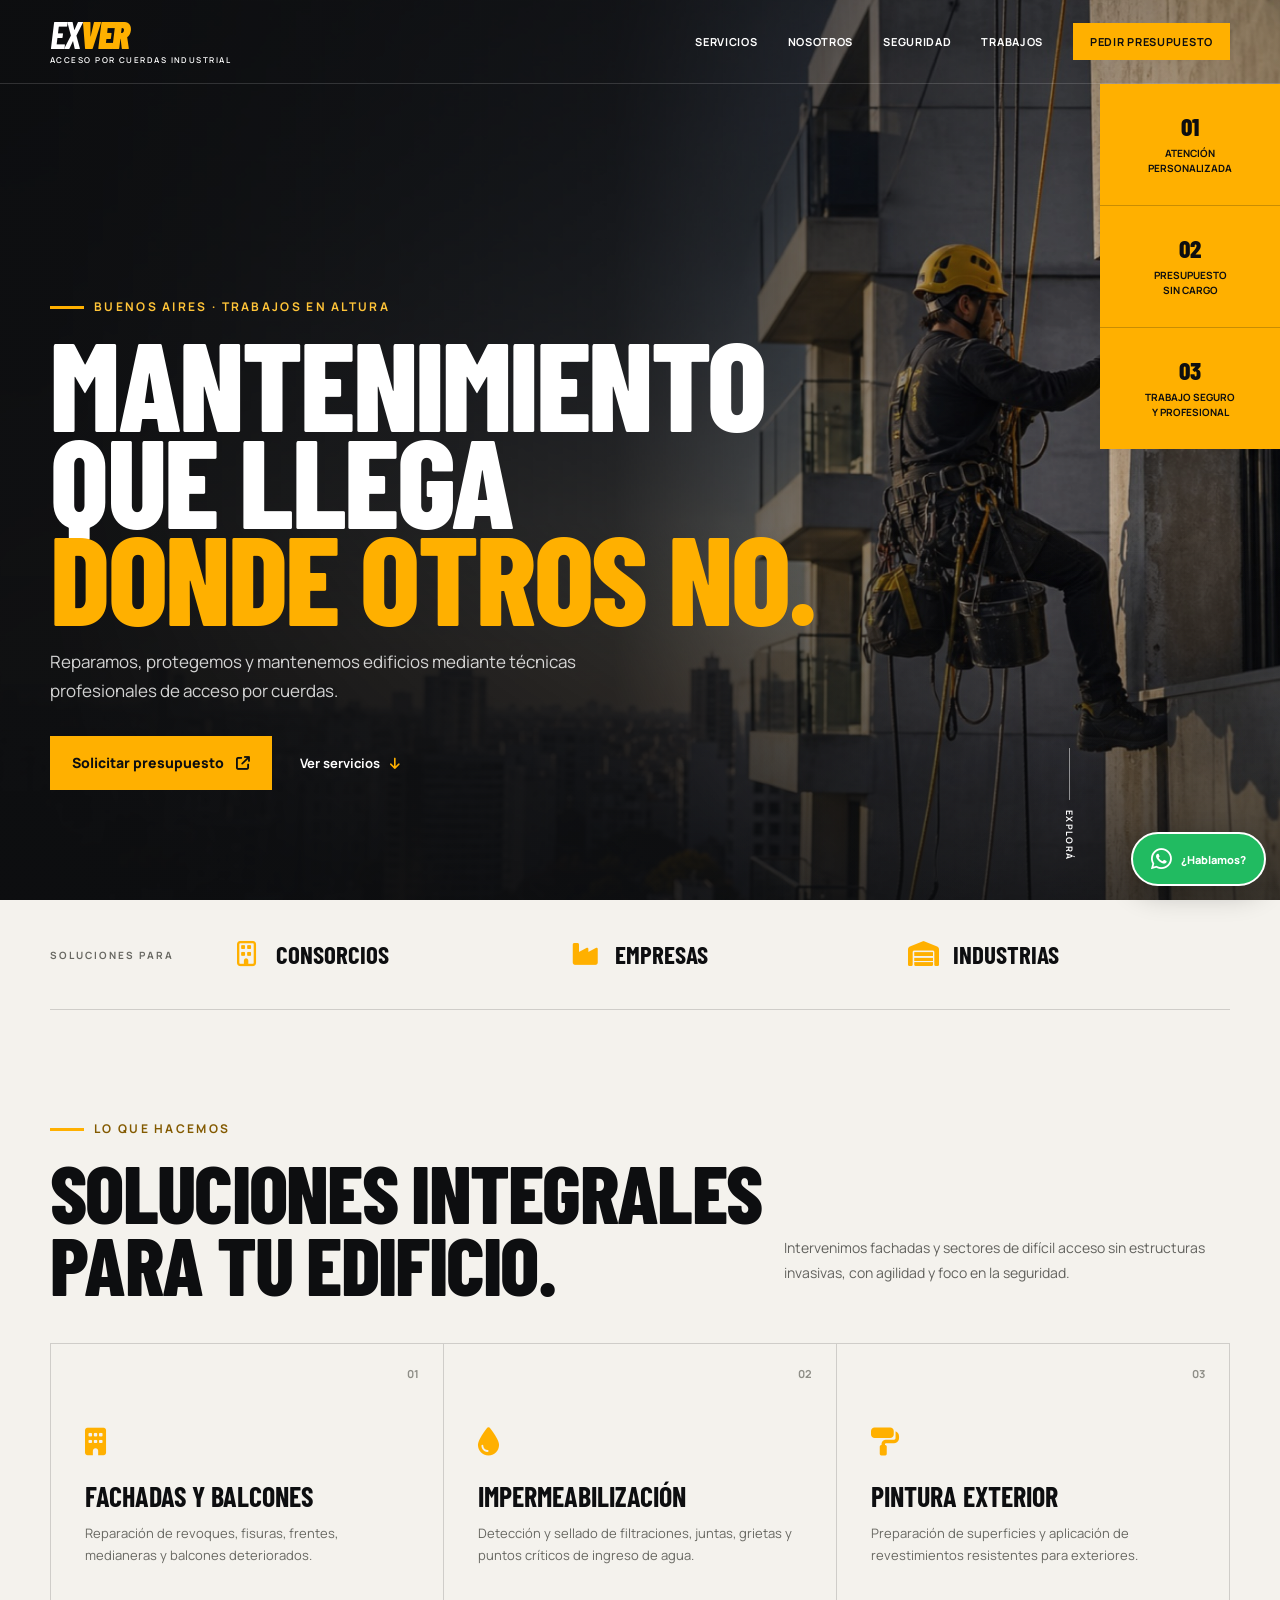
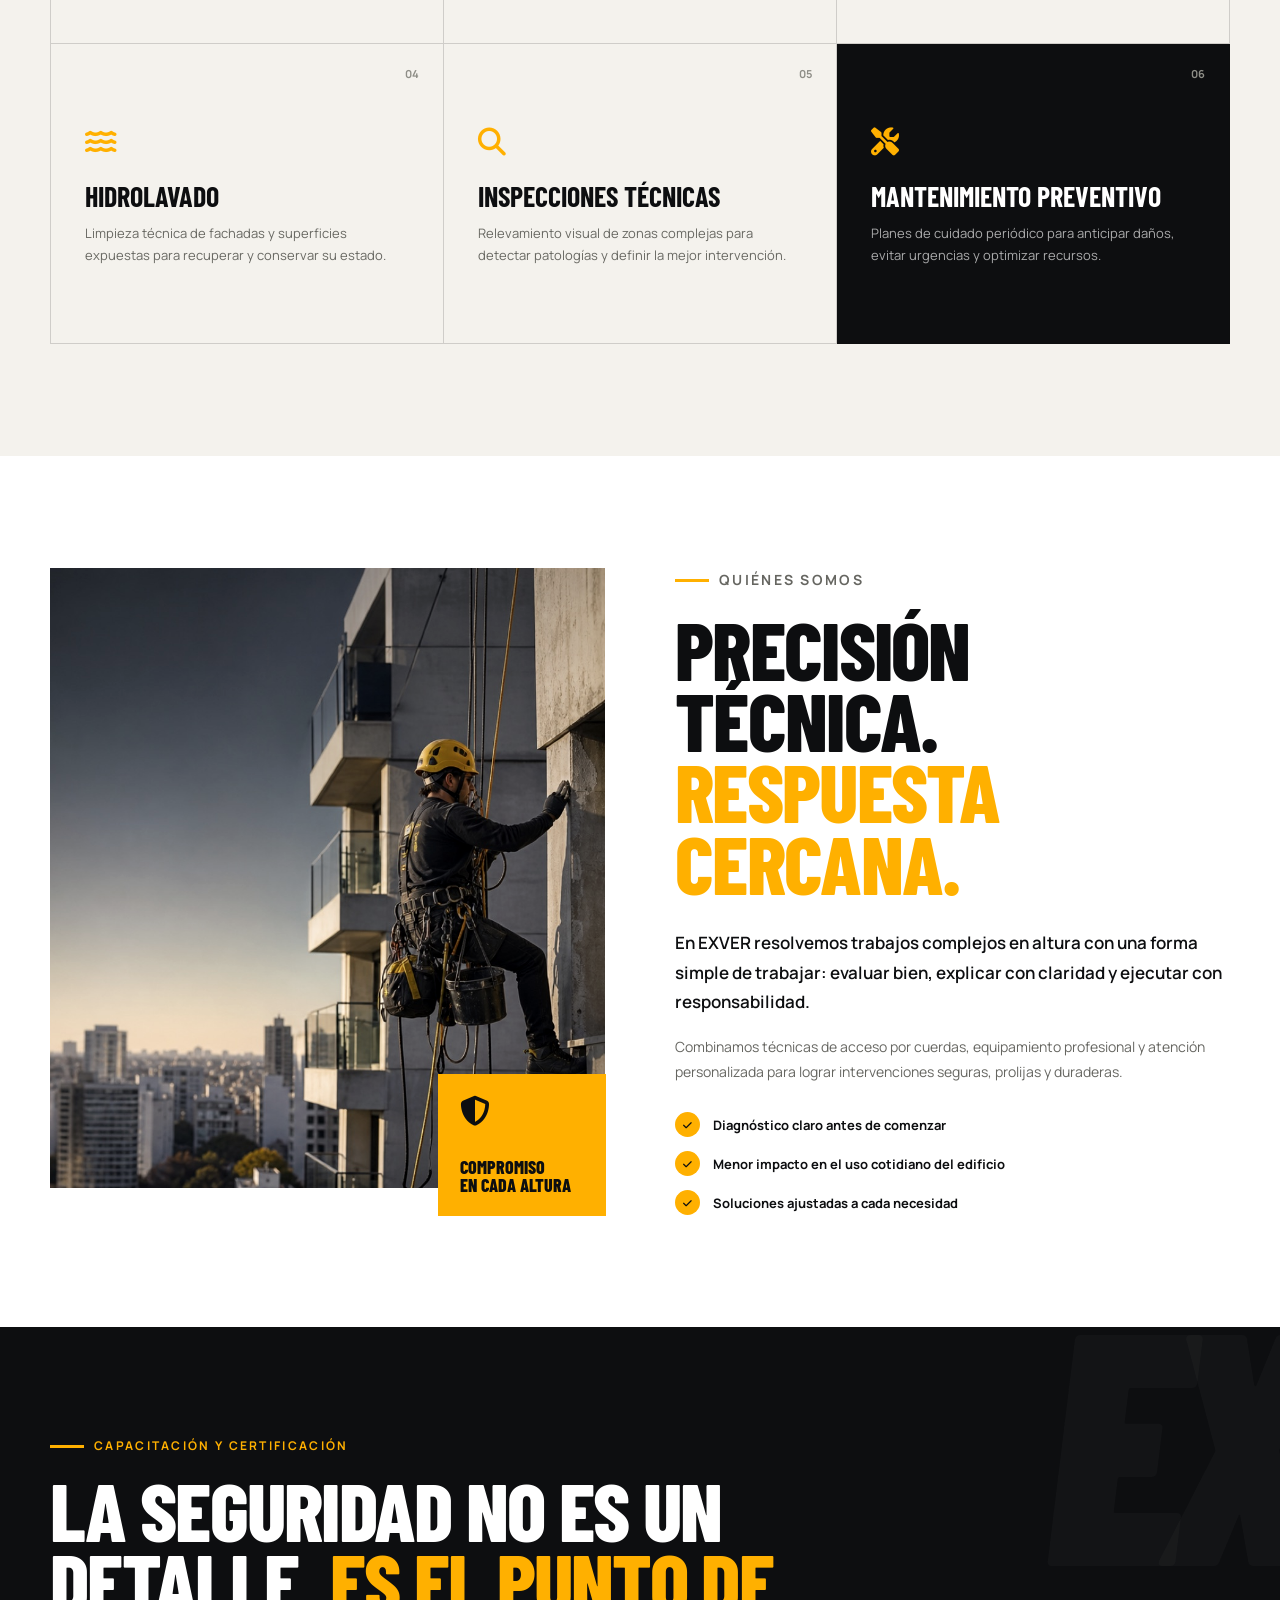
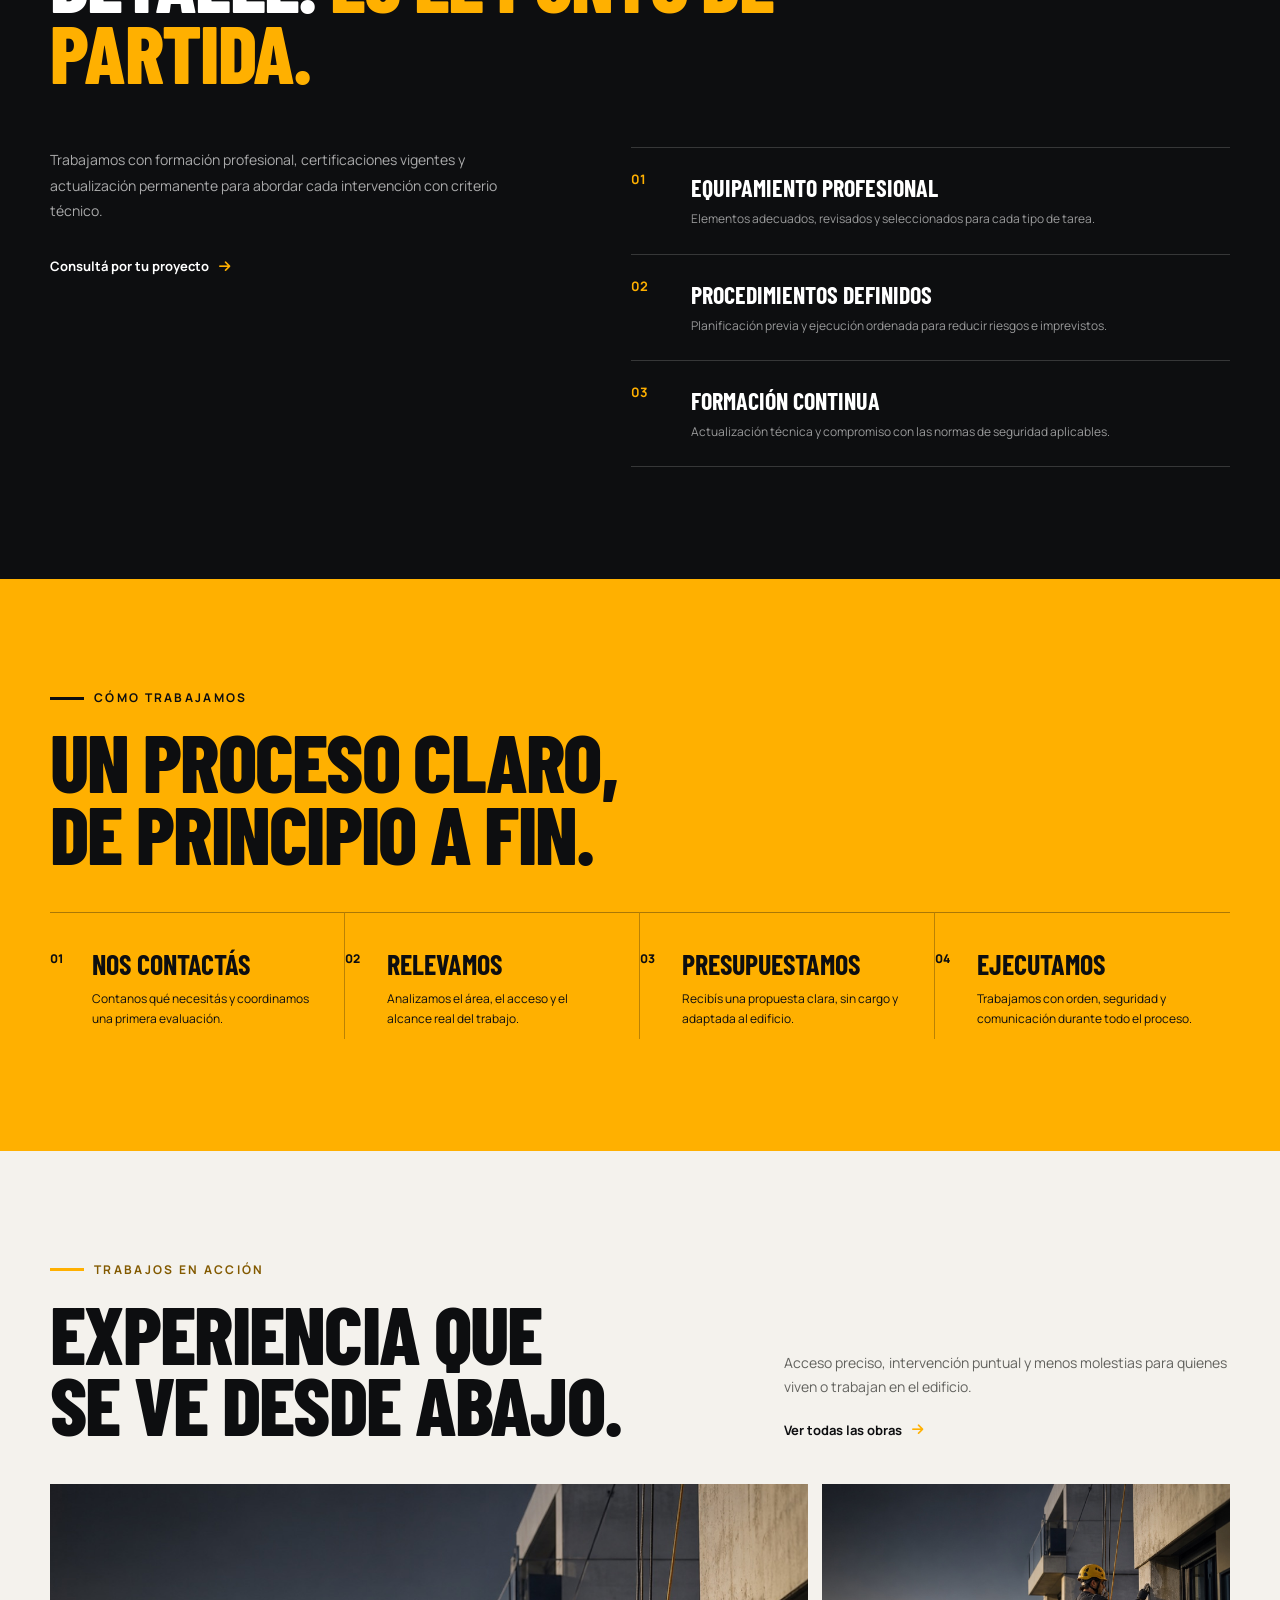
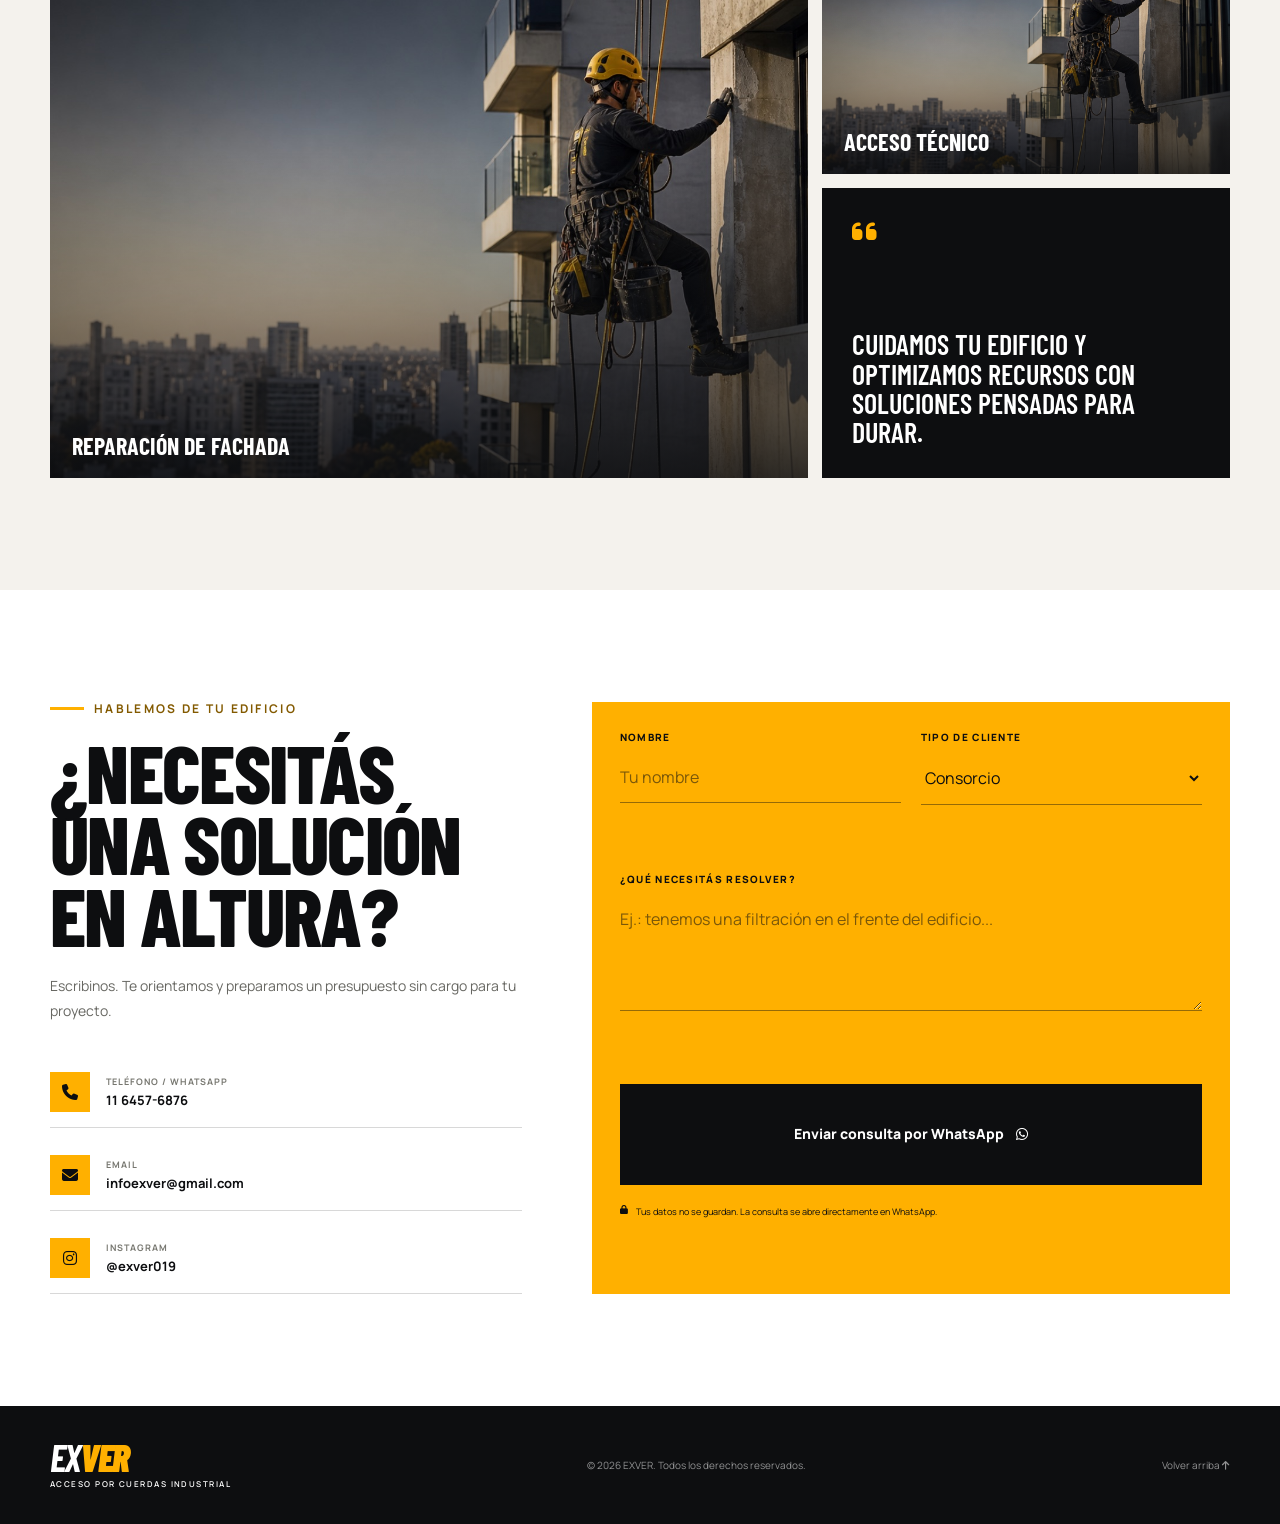
==== commit bb26304e: "feat: agregar galeria de trabajos" ====
--- a/index.html
+++ b/index.html
@@ -52,7 +52,7 @@
           <a href="#servicios">Servicios</a>
           <a href="#nosotros">Nosotros</a>
           <a href="#seguridad">Seguridad</a>
-          <a href="#trabajos">Trabajos</a>
+          <a href="trabajos.html">Trabajos</a>
           <a class="nav-cta" href="#contacto">Pedir presupuesto</a>
         </nav>
       </div>
@@ -328,10 +328,16 @@
             <p class="eyebrow">Trabajos en acción</p>
             <h2>Experiencia que<br />se ve desde abajo.</h2>
           </div>
-          <p>
-            Acceso preciso, intervención puntual y menos molestias para quienes
-            viven o trabajan en el edificio.
-          </p>
+          <div class="work-heading-aside">
+            <p>
+              Acceso preciso, intervención puntual y menos molestias para
+              quienes viven o trabajan en el edificio.
+            </p>
+            <a class="text-link" href="trabajos.html"
+              >Ver todas las obras
+              <i class="fa-solid fa-arrow-right" aria-hidden="true"></i
+            ></a>
+          </div>
         </div>
         <div class="work-gallery fade-in">
           <div
--- a/styles.css
+++ b/styles.css
@@ -470,6 +470,17 @@
   line-height: 1.75;
 }
 
+.work-heading-aside {
+  max-width: 480px;
+}
+
+.work-heading-aside p {
+  margin-bottom: 18px;
+  color: #62625e;
+  font-size: 14px;
+  line-height: 1.75;
+}
+
 .service-grid {
   display: grid;
   grid-template-columns: 1fr;
@@ -1087,6 +1098,10 @@
   }
 
   .section-heading > p {
+    justify-self: end;
+  }
+
+  .work-heading-aside {
     justify-self: end;
   }
 
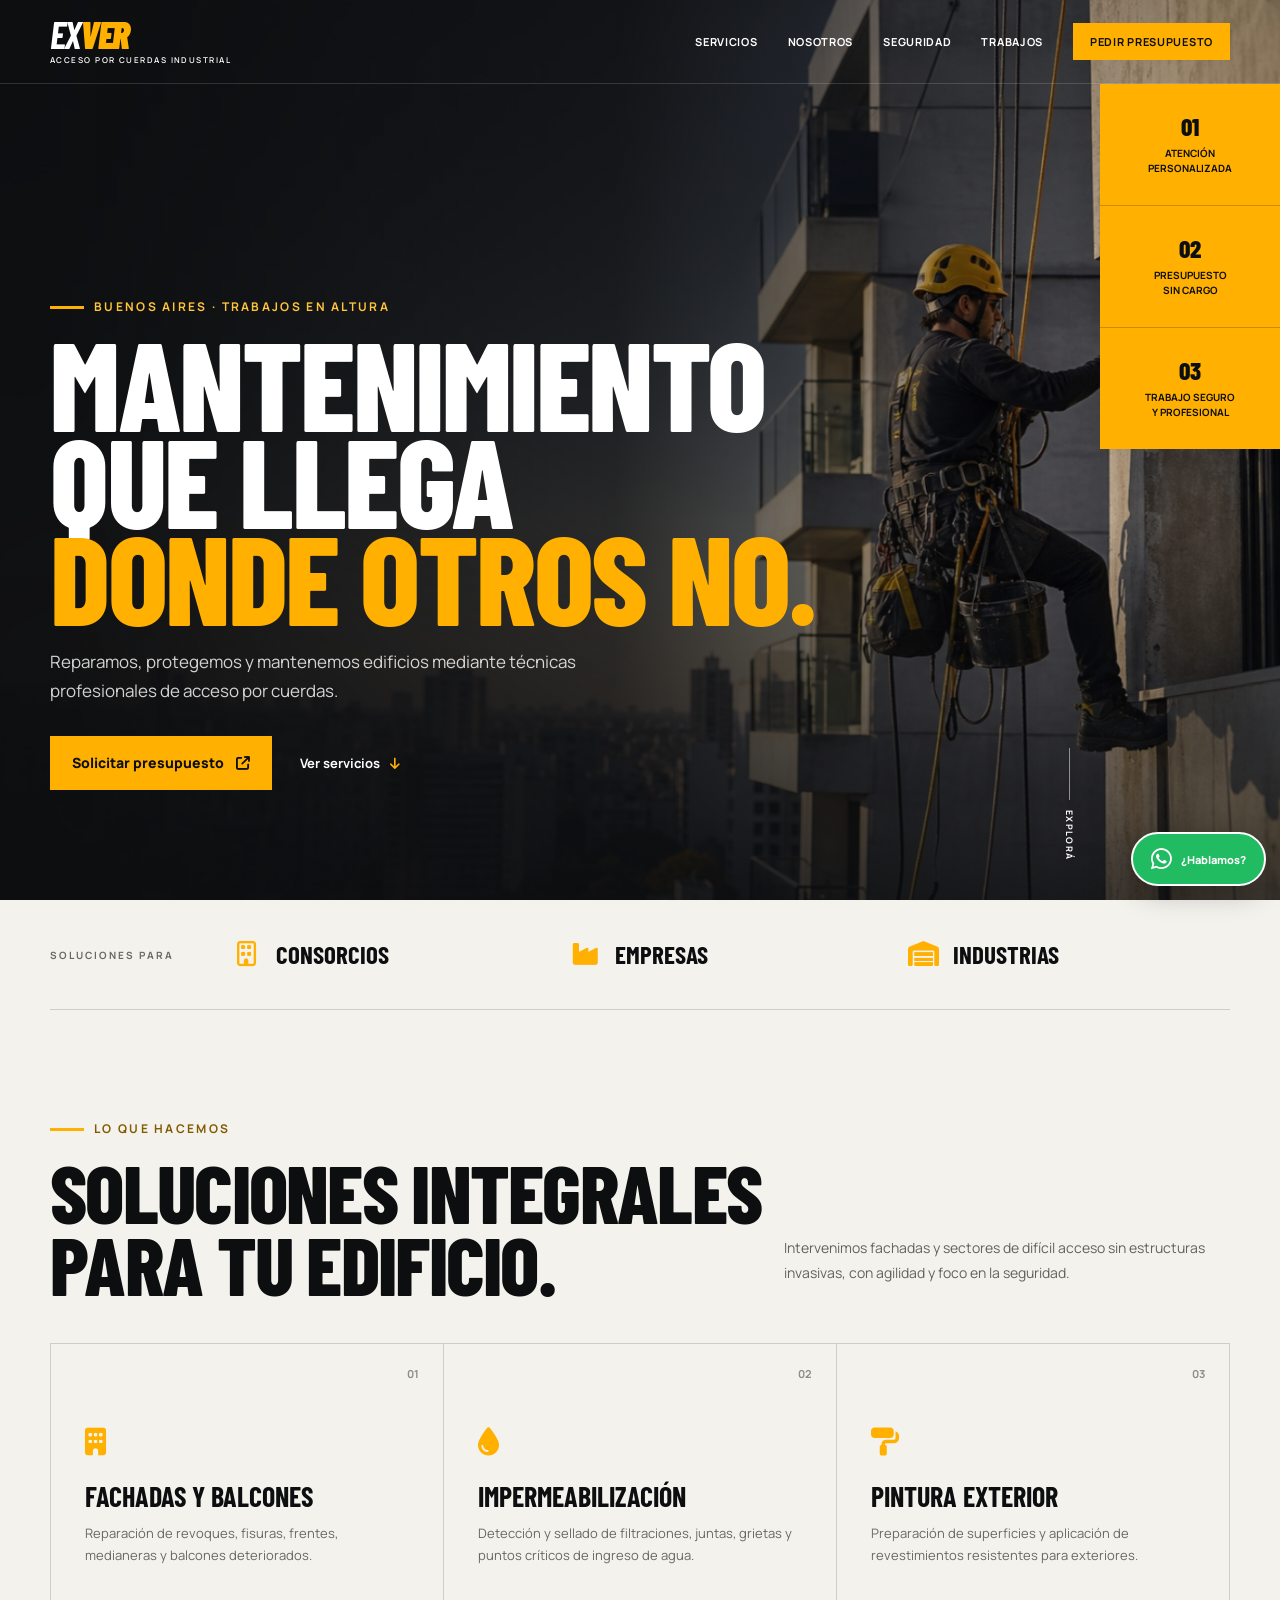
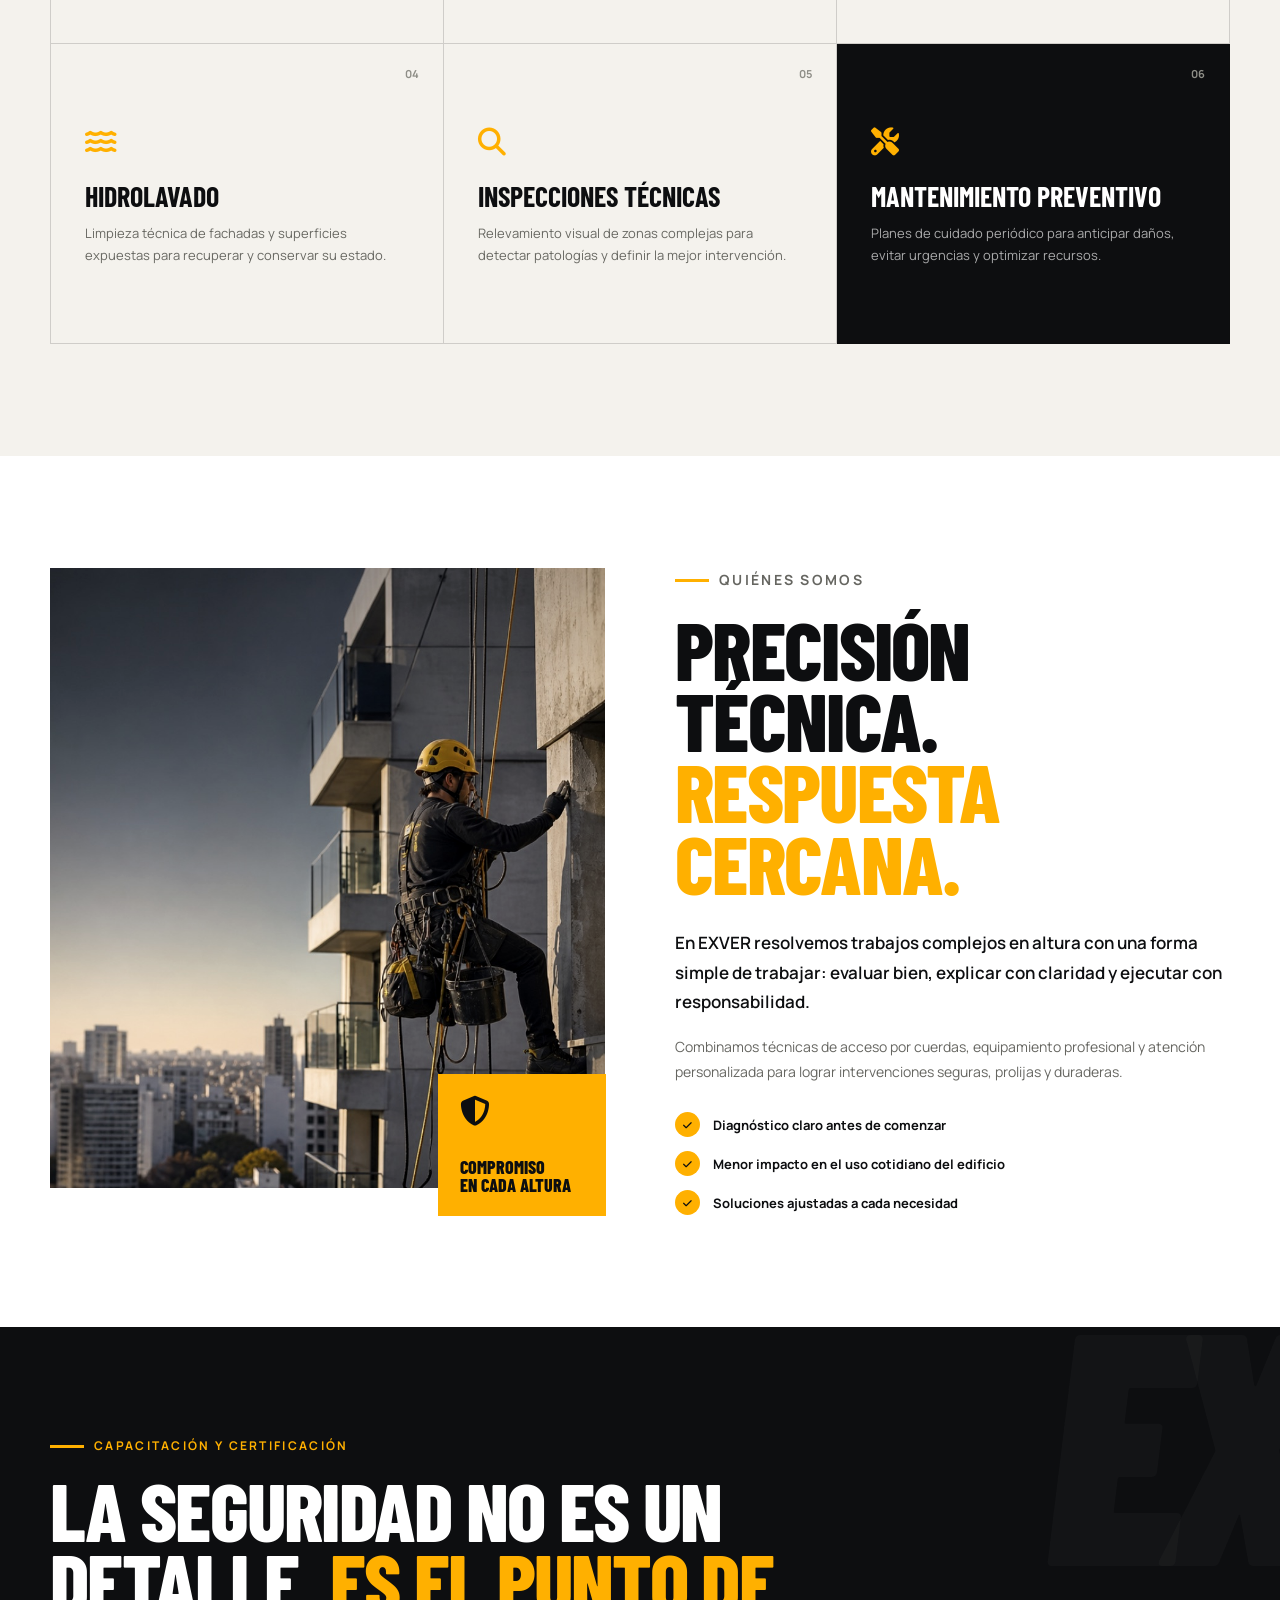
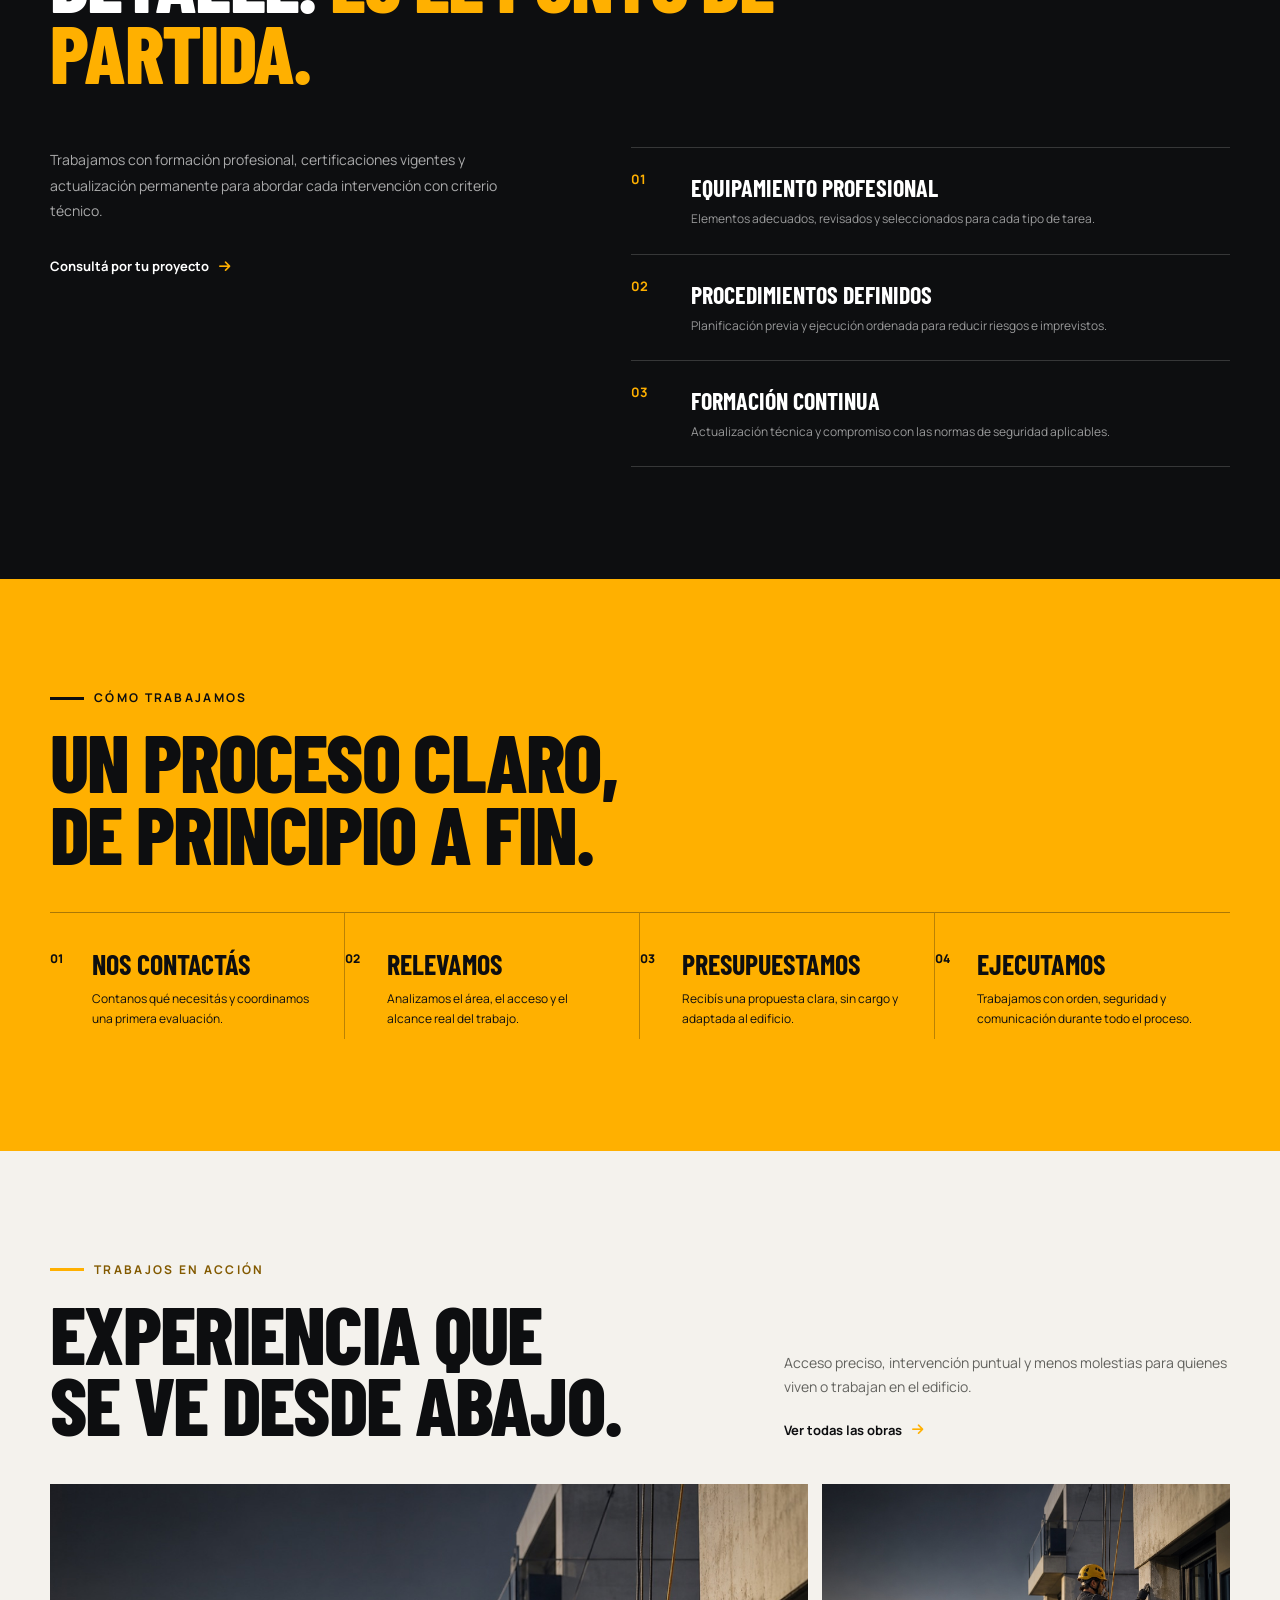
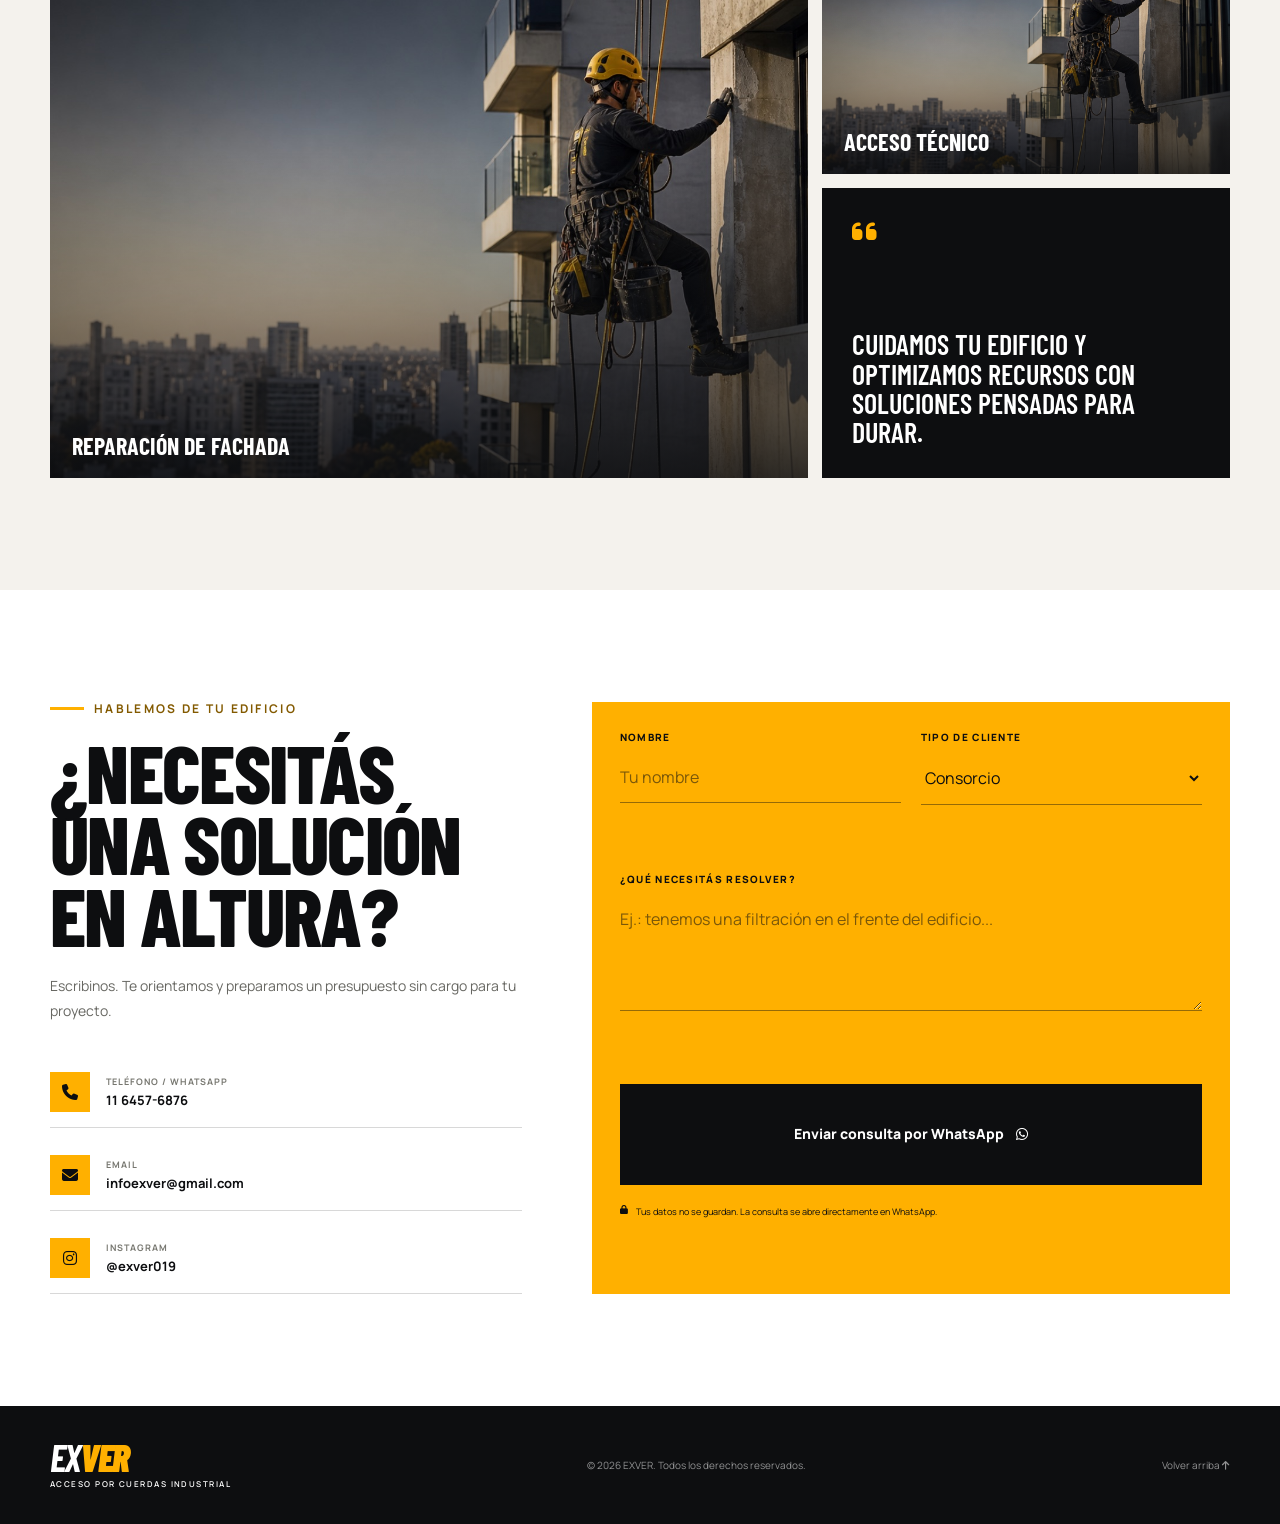
==== commit 72d04203: "feat: publicar todas las fotos de trabajos" ====
--- a/index.html
+++ b/index.html
@@ -52,7 +52,7 @@
           <a href="#servicios">Servicios</a>
           <a href="#nosotros">Nosotros</a>
           <a href="#seguridad">Seguridad</a>
-          <a href="trabajos.html">Trabajos</a>
+          <a href="trabajos.html?v=3">Trabajos</a>
           <a class="nav-cta" href="#contacto">Pedir presupuesto</a>
         </nav>
       </div>
@@ -333,7 +333,7 @@
               Acceso preciso, intervención puntual y menos molestias para
               quienes viven o trabajan en el edificio.
             </p>
-            <a class="text-link" href="trabajos.html"
+            <a class="text-link" href="trabajos.html?v=3"
               >Ver todas las obras
               <i class="fa-solid fa-arrow-right" aria-hidden="true"></i
             ></a>
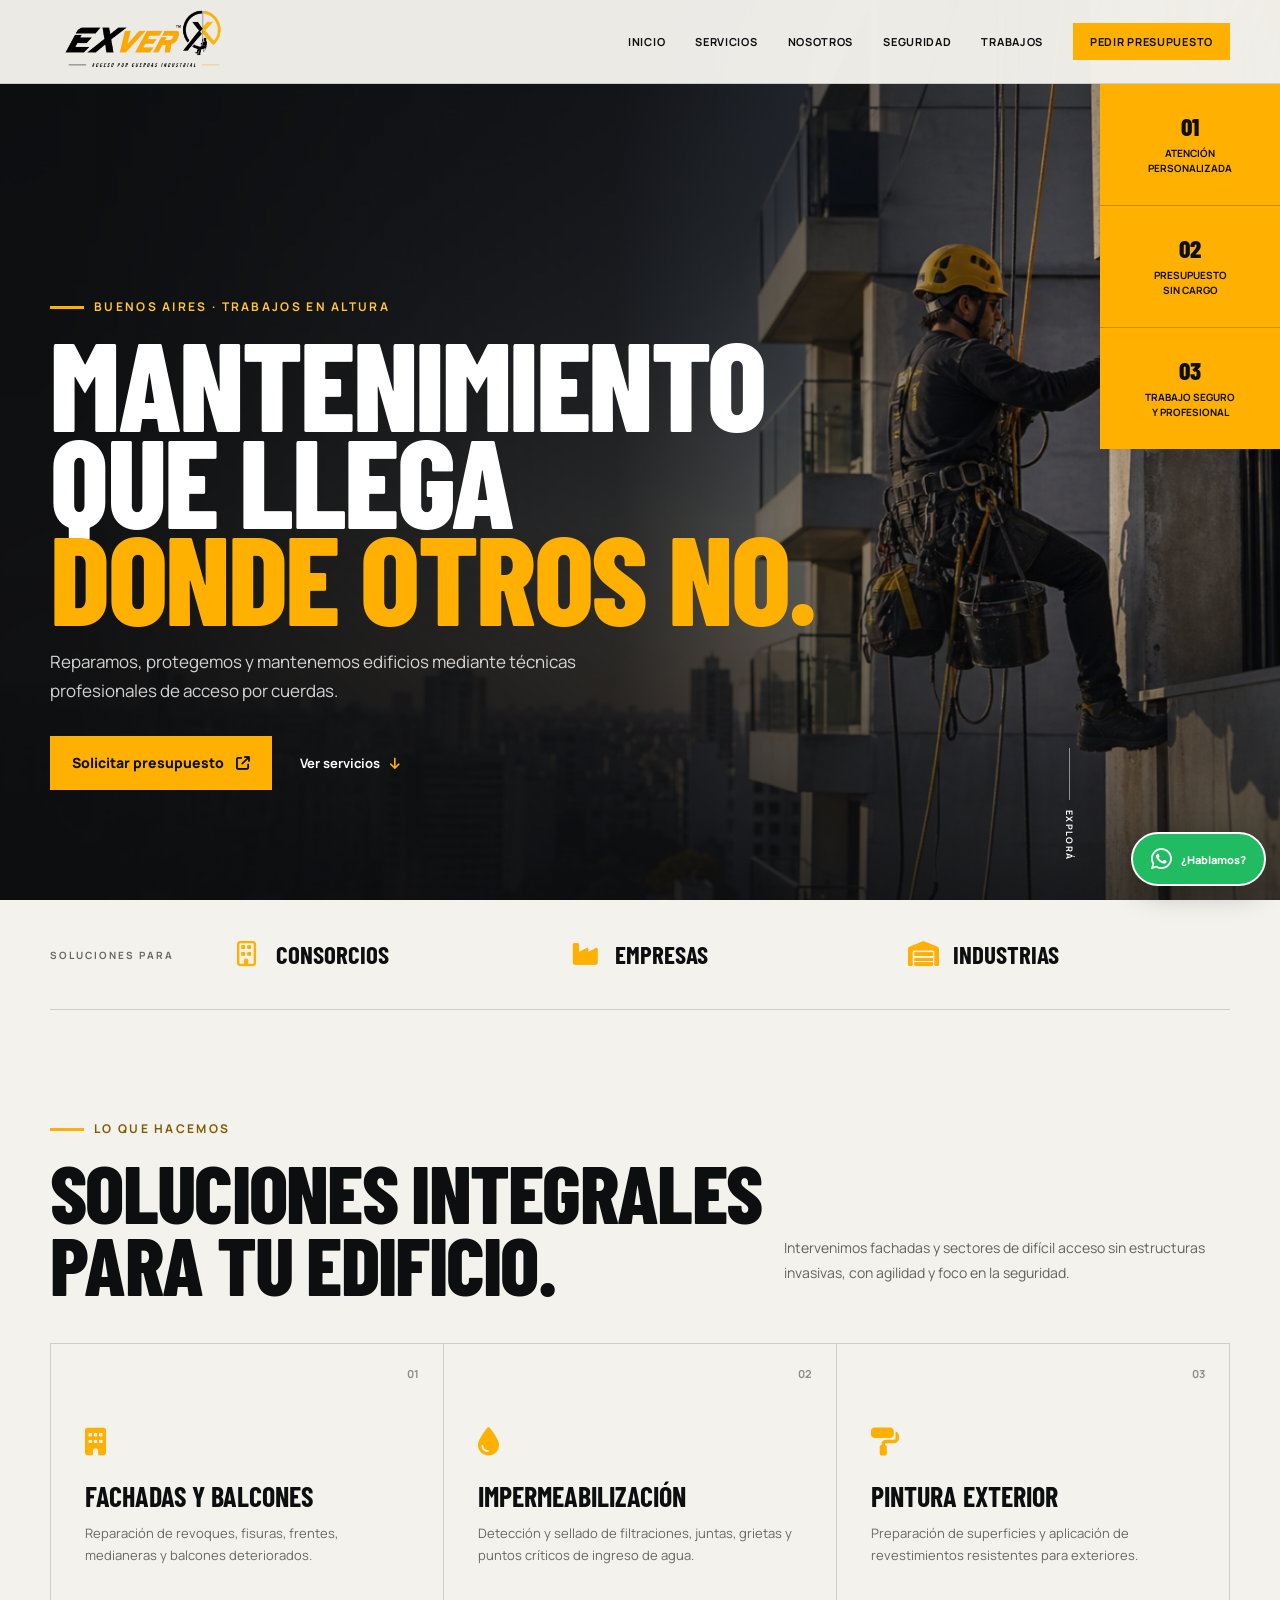
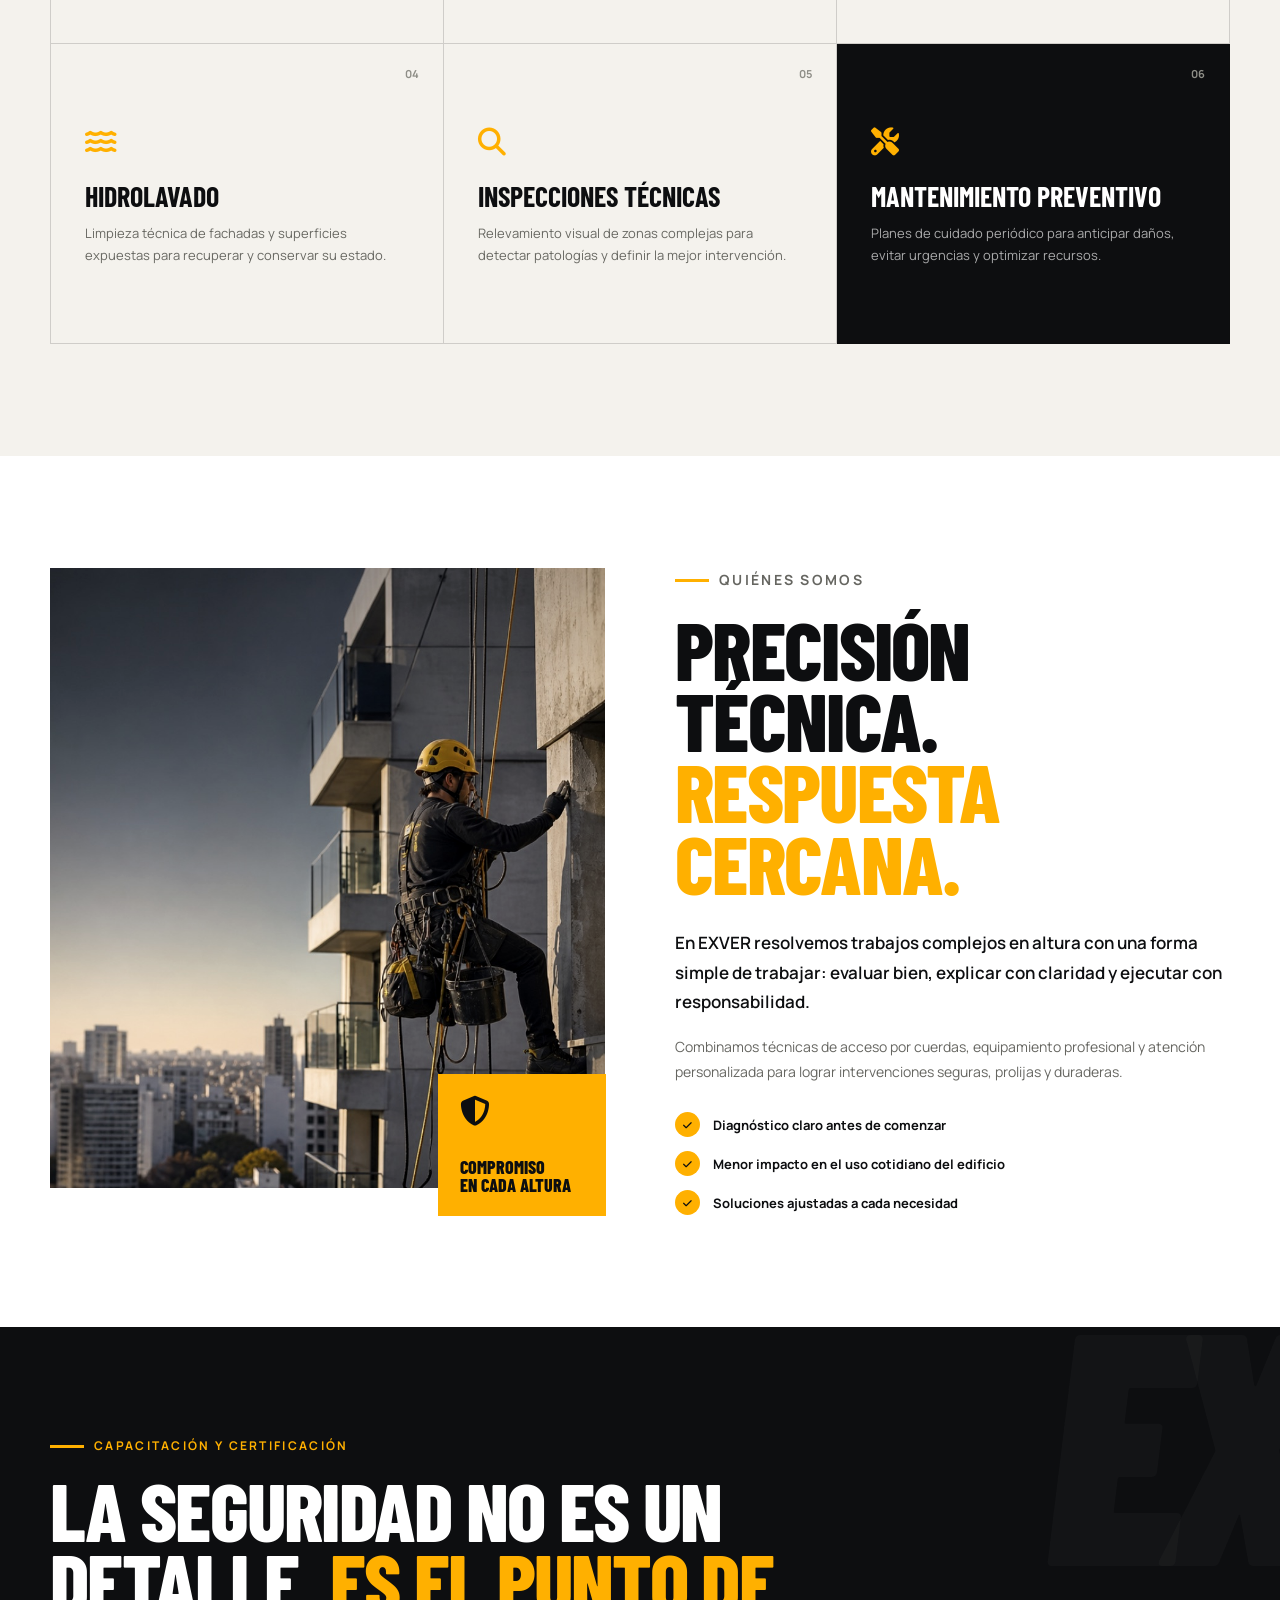
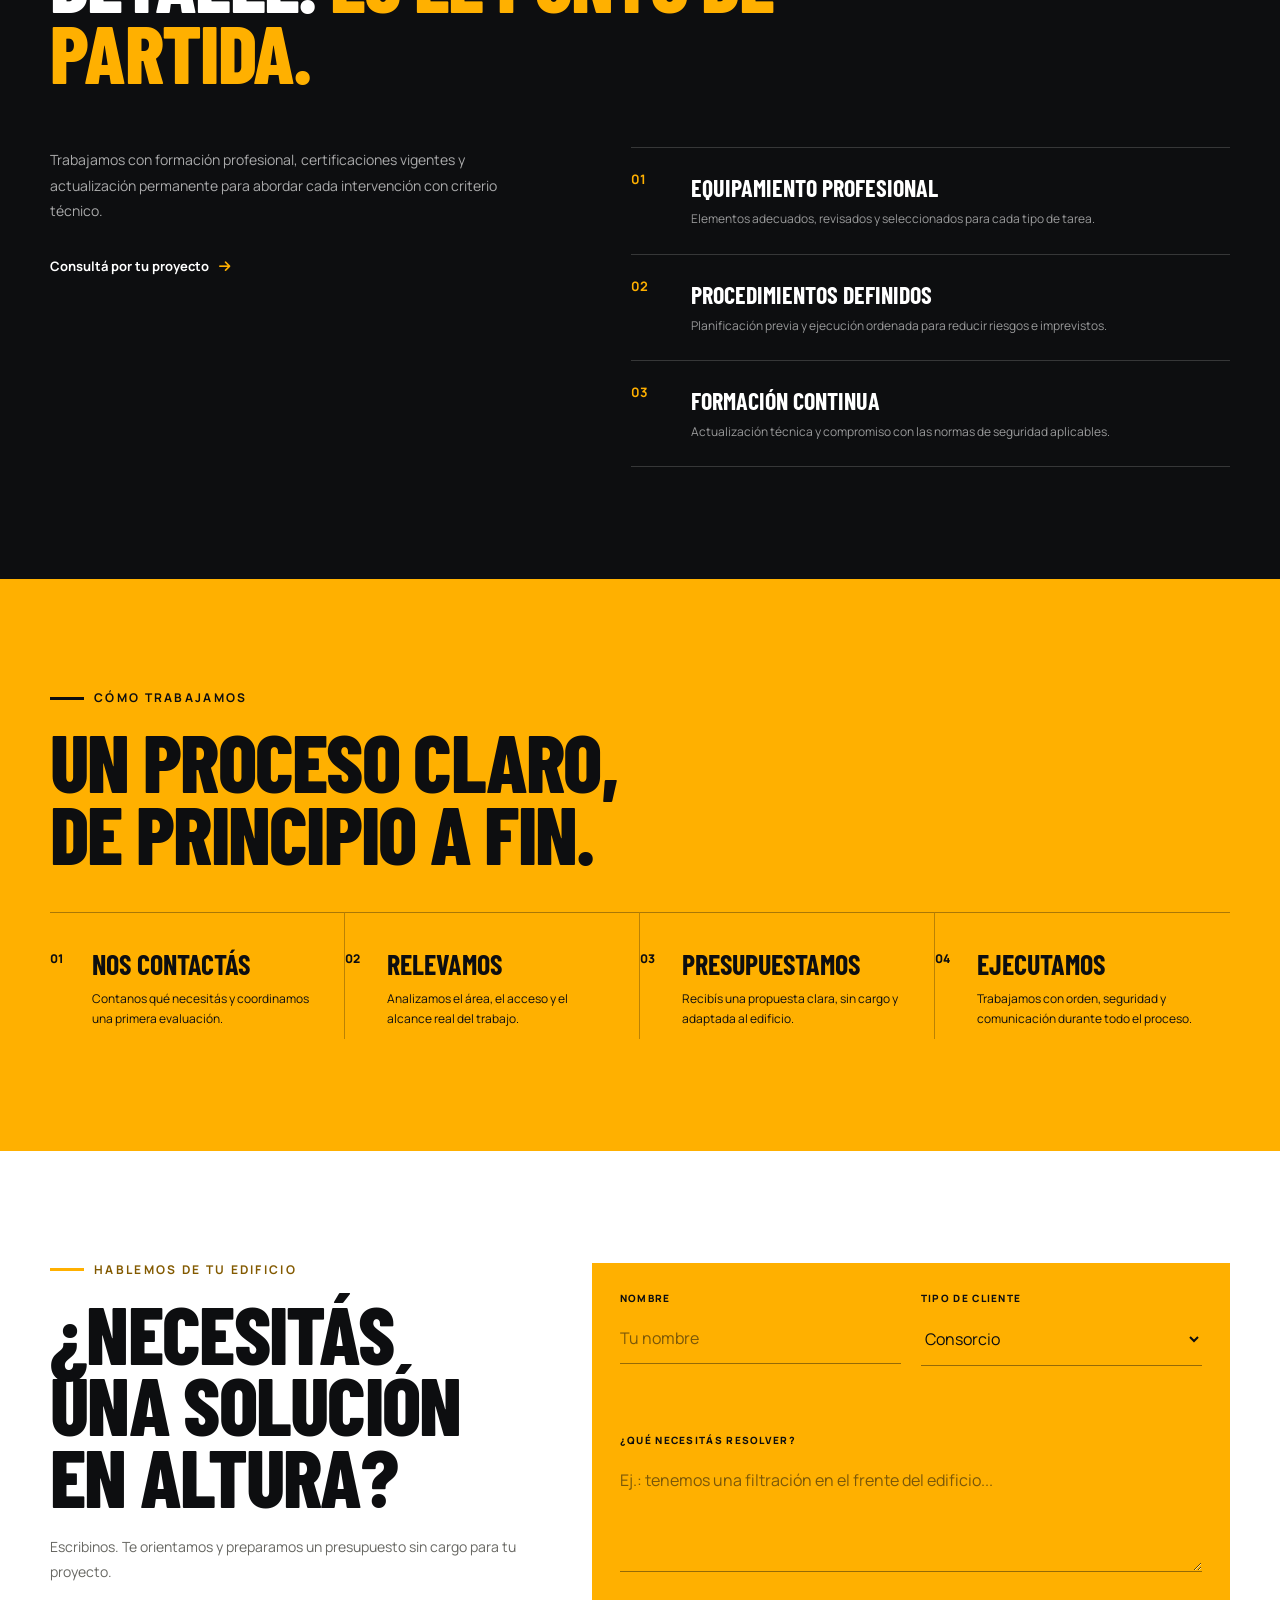
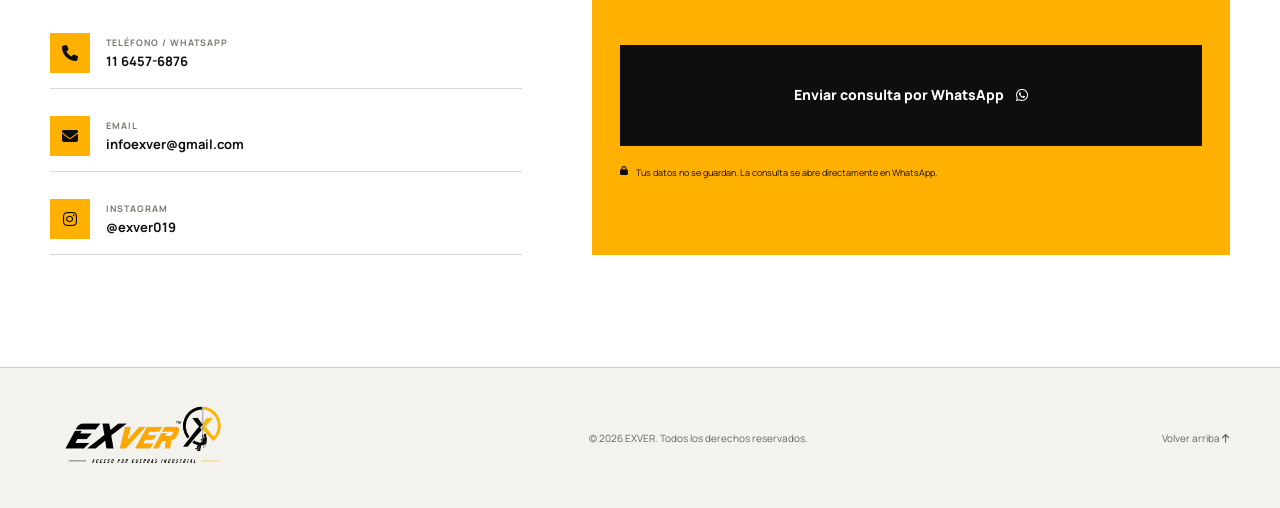
==== commit c1963401: "logo bien y trabajos aparte" ====
--- a/index.html
+++ b/index.html
@@ -14,7 +14,9 @@
       content="Soluciones profesionales para fachadas, balcones y filtraciones en altura."
     />
     <meta property="og:type" content="website" />
+    <meta property="og:image" content="assets/image.png" />
     <title>EXVER | Mantenimiento de edificios en altura</title>
+    <link rel="icon" type="image/png" href="assets/image.png" />
     <link rel="preconnect" href="https://fonts.googleapis.com" />
     <link rel="preconnect" href="https://fonts.gstatic.com" crossorigin />
     <link
@@ -34,8 +36,10 @@
     <header class="site-header" id="inicio">
       <div class="header-inner">
         <a class="brand" href="#inicio" aria-label="EXVER, inicio">
-          <span class="brand-word"><strong>EX</strong><em>VER</em></span>
-          <span class="brand-tagline">Acceso por cuerdas industrial</span>
+          <img
+            src="assets/image.png"
+            alt="EXVER — Acceso por cuerdas industrial"
+          />
         </a>
 
         <button
@@ -49,10 +53,11 @@
         </button>
 
         <nav class="main-nav" id="main-nav" aria-label="Navegación principal">
+          <a href="#inicio">Inicio</a>
           <a href="#servicios">Servicios</a>
           <a href="#nosotros">Nosotros</a>
           <a href="#seguridad">Seguridad</a>
-          <a href="trabajos.html?v=3">Trabajos</a>
+          <a href="trabajos.html">Trabajos</a>
           <a class="nav-cta" href="#contacto">Pedir presupuesto</a>
         </nav>
       </div>
@@ -322,48 +327,6 @@
         </div>
       </section>
 
-      <section class="section work" id="trabajos">
-        <div class="section-heading fade-in">
-          <div>
-            <p class="eyebrow">Trabajos en acción</p>
-            <h2>Experiencia que<br />se ve desde abajo.</h2>
-          </div>
-          <div class="work-heading-aside">
-            <p>
-              Acceso preciso, intervención puntual y menos molestias para
-              quienes viven o trabajan en el edificio.
-            </p>
-            <a class="text-link" href="trabajos.html?v=3"
-              >Ver todas las obras
-              <i class="fa-solid fa-arrow-right" aria-hidden="true"></i
-            ></a>
-          </div>
-        </div>
-        <div class="work-gallery fade-in">
-          <div
-            class="work-image work-main"
-            role="img"
-            aria-label="Técnico trabajando en altura sobre una fachada"
-          >
-            <span>Reparación de fachada</span>
-          </div>
-          <div
-            class="work-image work-detail"
-            role="img"
-            aria-label="Detalle de trabajo profesional mediante cuerdas"
-          >
-            <span>Acceso técnico</span>
-          </div>
-          <div class="work-note">
-            <i class="fa-solid fa-quote-left" aria-hidden="true"></i>
-            <p>
-              Cuidamos tu edificio y optimizamos recursos con soluciones
-              pensadas para durar.
-            </p>
-          </div>
-        </div>
-      </section>
-
       <section class="section contact" id="contacto">
         <div class="contact-copy fade-in">
           <p class="eyebrow">Hablemos de tu edificio</p>
@@ -434,10 +397,12 @@
     </main>
 
     <footer class="site-footer">
-      <div class="brand footer-brand">
-        <span class="brand-word"><strong>EX</strong><em>VER</em></span>
-        <span class="brand-tagline">Acceso por cuerdas industrial</span>
-      </div>
+      <a class="brand footer-brand" href="#inicio" aria-label="EXVER, inicio">
+        <img
+          src="assets/image.png"
+          alt="EXVER — Acceso por cuerdas industrial"
+        />
+      </a>
       <p>
         © <span id="current-year"></span> EXVER. Todos los derechos reservados.
       </p>
--- a/styles.css
+++ b/styles.css
@@ -73,8 +73,9 @@
   right: 0;
   left: 0;
   height: var(--header-height);
-  color: var(--white);
-  border-bottom: 1px solid rgba(255, 255, 255, 0.15);
+  color: var(--ink);
+  background: rgba(244, 242, 237, 0.97);
+  border-bottom: 1px solid rgba(13, 14, 16, 0.14);
   transition:
     background 220ms ease,
     box-shadow 220ms ease;
@@ -82,8 +83,8 @@
 
 .site-header.is-scrolled,
 .site-header.menu-visible {
-  background: rgba(13, 14, 16, 0.97);
-  box-shadow: 0 12px 30px rgba(0, 0, 0, 0.16);
+  background: rgba(244, 242, 237, 0.98);
+  box-shadow: 0 12px 30px rgba(13, 14, 16, 0.12);
 }
 
 .header-inner {
@@ -96,31 +97,22 @@
 }
 
 .brand {
+  width: 164px;
+  height: 60px;
   display: inline-flex;
-  flex-direction: column;
-  align-items: flex-start;
-  line-height: 0.84;
-}
-
-.brand-word {
-  font: italic 900 33px/0.8 var(--heading);
-  letter-spacing: -1.8px;
-}
-
-.brand-word strong {
-  color: var(--white);
-}
-
-.brand-word em {
-  color: var(--yellow);
-  font-style: italic;
-}
-
-.brand-tagline {
-  margin-top: 7px;
-  font: 600 8px/1 var(--body);
-  letter-spacing: 1.45px;
-  text-transform: uppercase;
+  align-items: center;
+  justify-content: center;
+  transition: transform 180ms ease;
+}
+
+.brand:hover {
+  transform: translateY(-2px);
+}
+
+.brand img {
+  width: 100%;
+  height: 100%;
+  object-fit: contain;
 }
 
 .menu-toggle {
@@ -170,7 +162,7 @@
   flex-direction: column;
   align-items: flex-start;
   gap: 4px;
-  background: var(--ink);
+  background: var(--paper);
   opacity: 0;
   visibility: hidden;
   transform: translateY(-12px);
@@ -192,7 +184,7 @@
   font: 700 31px/1 var(--heading);
   letter-spacing: 0.4px;
   text-transform: uppercase;
-  border-bottom: 1px solid rgba(255, 255, 255, 0.13);
+  border-bottom: 1px solid rgba(13, 14, 16, 0.13);
 }
 
 .main-nav .nav-cta {
@@ -922,19 +914,21 @@
   flex-direction: column;
   align-items: flex-start;
   gap: 26px;
-  color: var(--white);
-  background: var(--ink);
+  color: var(--ink);
+  background: var(--paper);
+  border-top: 1px solid var(--line);
 }
 
 .site-footer p,
 .site-footer > a {
   margin: 0;
-  color: rgba(255, 255, 255, 0.55);
+  color: rgba(13, 14, 16, 0.62);
   font-size: 10px;
 }
 
 .footer-brand {
-  color: var(--white);
+  flex: 0 0 auto;
+  color: var(--ink) !important;
 }
 
 .whatsapp-float {
@@ -1043,8 +1037,9 @@
     --header-height: 84px;
   }
 
-  .brand-word {
-    font-size: 38px;
+  .brand {
+    width: 185px;
+    height: 68px;
   }
 
   .hero-content {
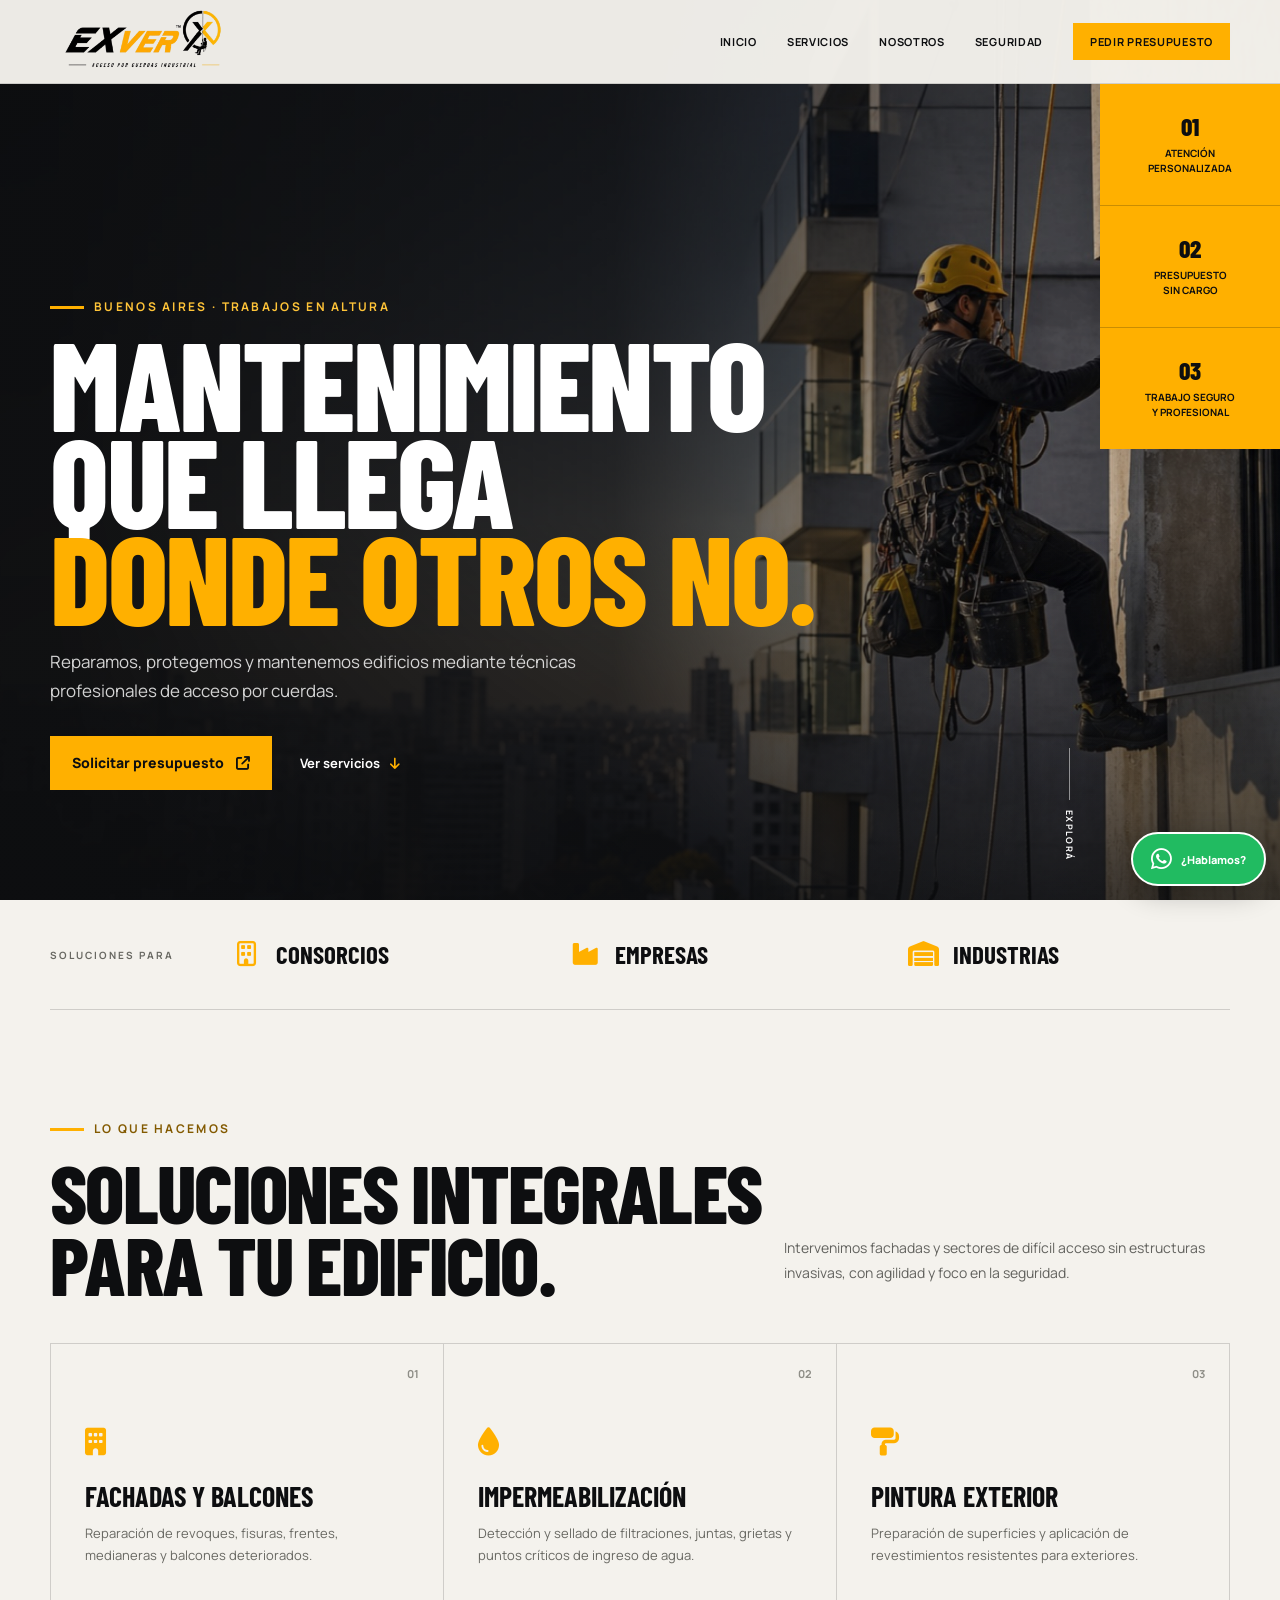
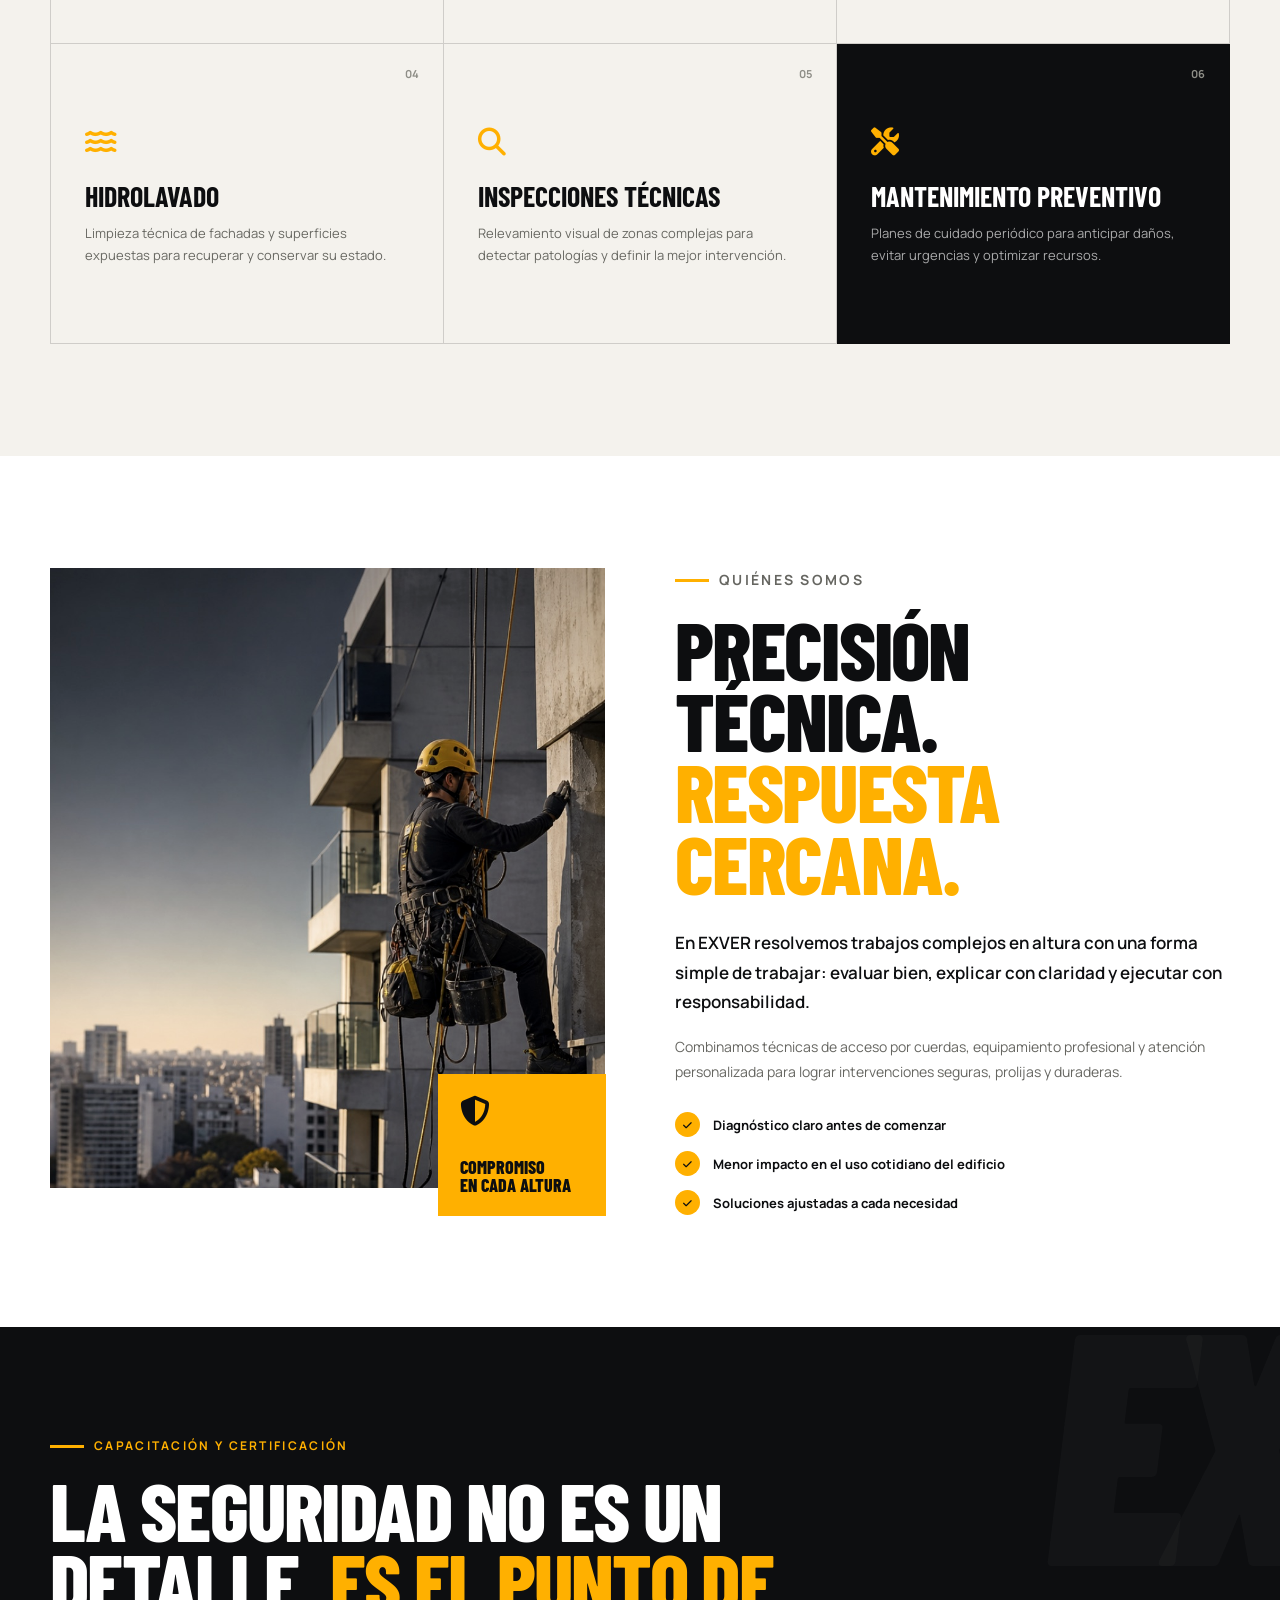
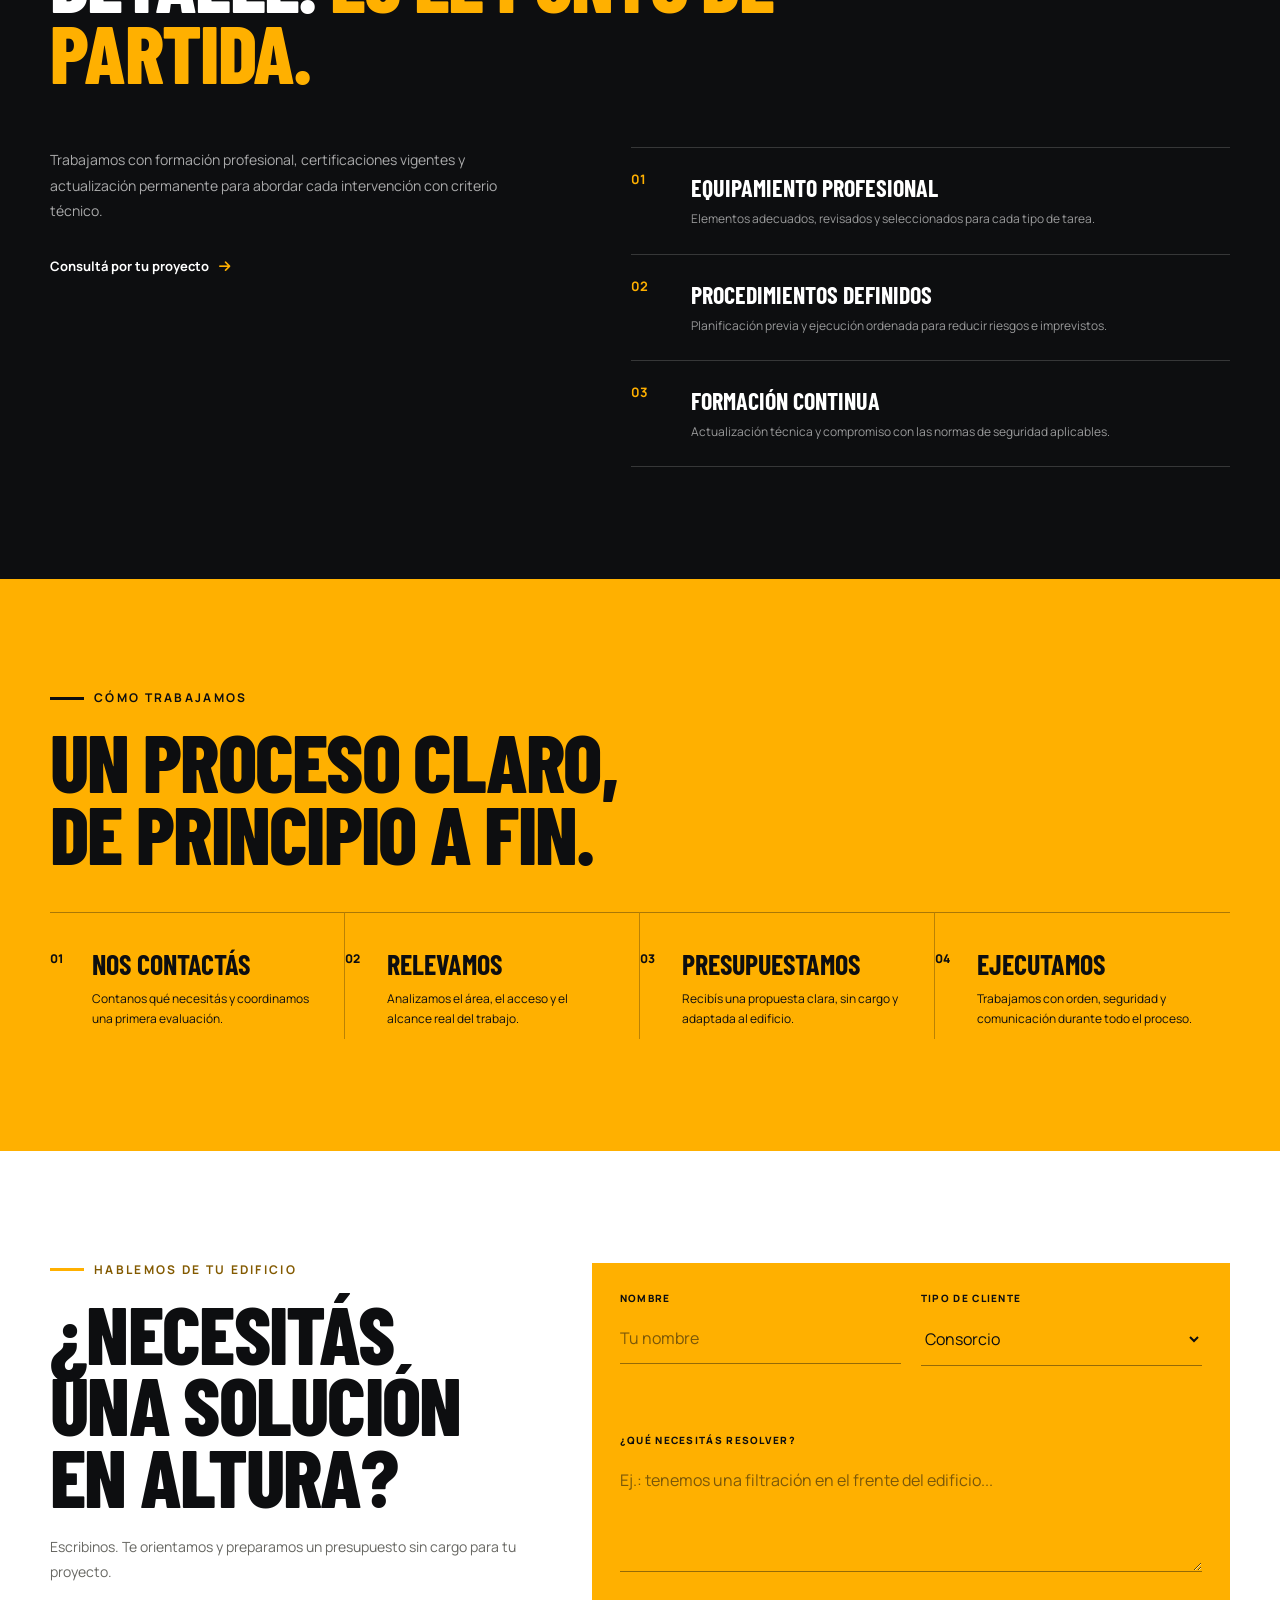
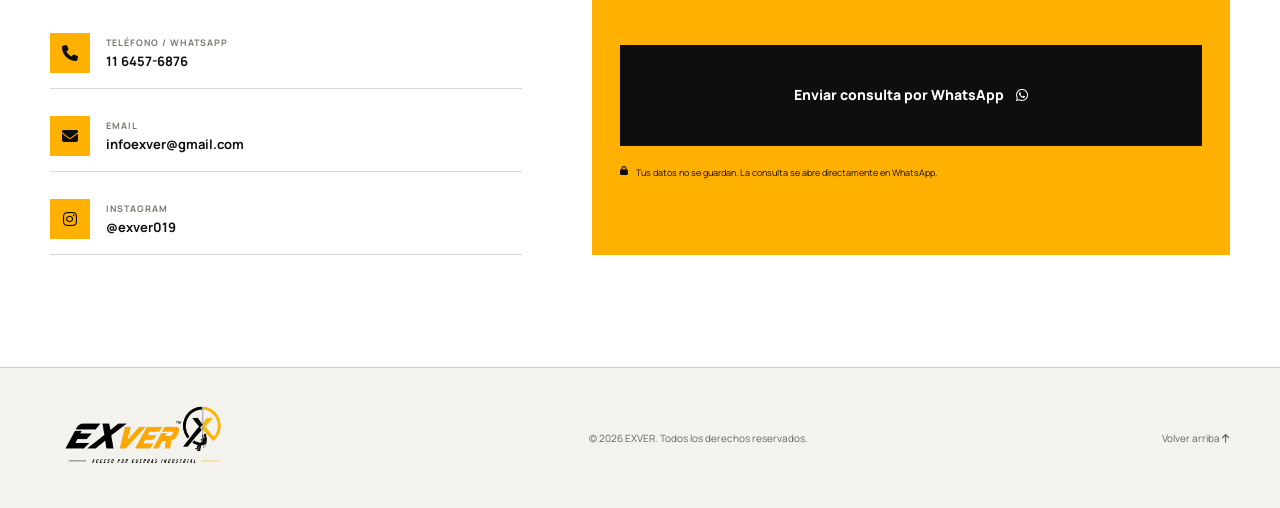
==== commit a1bdad13: "sin tranaj os" ====
--- a/index.html
+++ b/index.html
@@ -57,7 +57,7 @@
           <a href="#servicios">Servicios</a>
           <a href="#nosotros">Nosotros</a>
           <a href="#seguridad">Seguridad</a>
-          <a href="trabajos.html">Trabajos</a>
+          <!-- <a href="trabajos.html">Trabajos</a> -->
           <a class="nav-cta" href="#contacto">Pedir presupuesto</a>
         </nav>
       </div>
--- a/styles.css
+++ b/styles.css
@@ -290,7 +290,7 @@
 .hero h1 {
   max-width: 760px;
   margin-bottom: 24px;
-  font-size: clamp(64px, 17vw, 142px);
+  font-size: clamp(64px, 11vw, 142px);
   font-weight: 800;
   line-height: 0.77;
   letter-spacing: -2.5px;
@@ -1002,7 +1002,7 @@
   }
 
   .hero h1 {
-    font-size: clamp(80px, 16vw, 142px);
+    font-size: clamp(80px, 11vw, 142px);
   }
 
   .hero-actions {
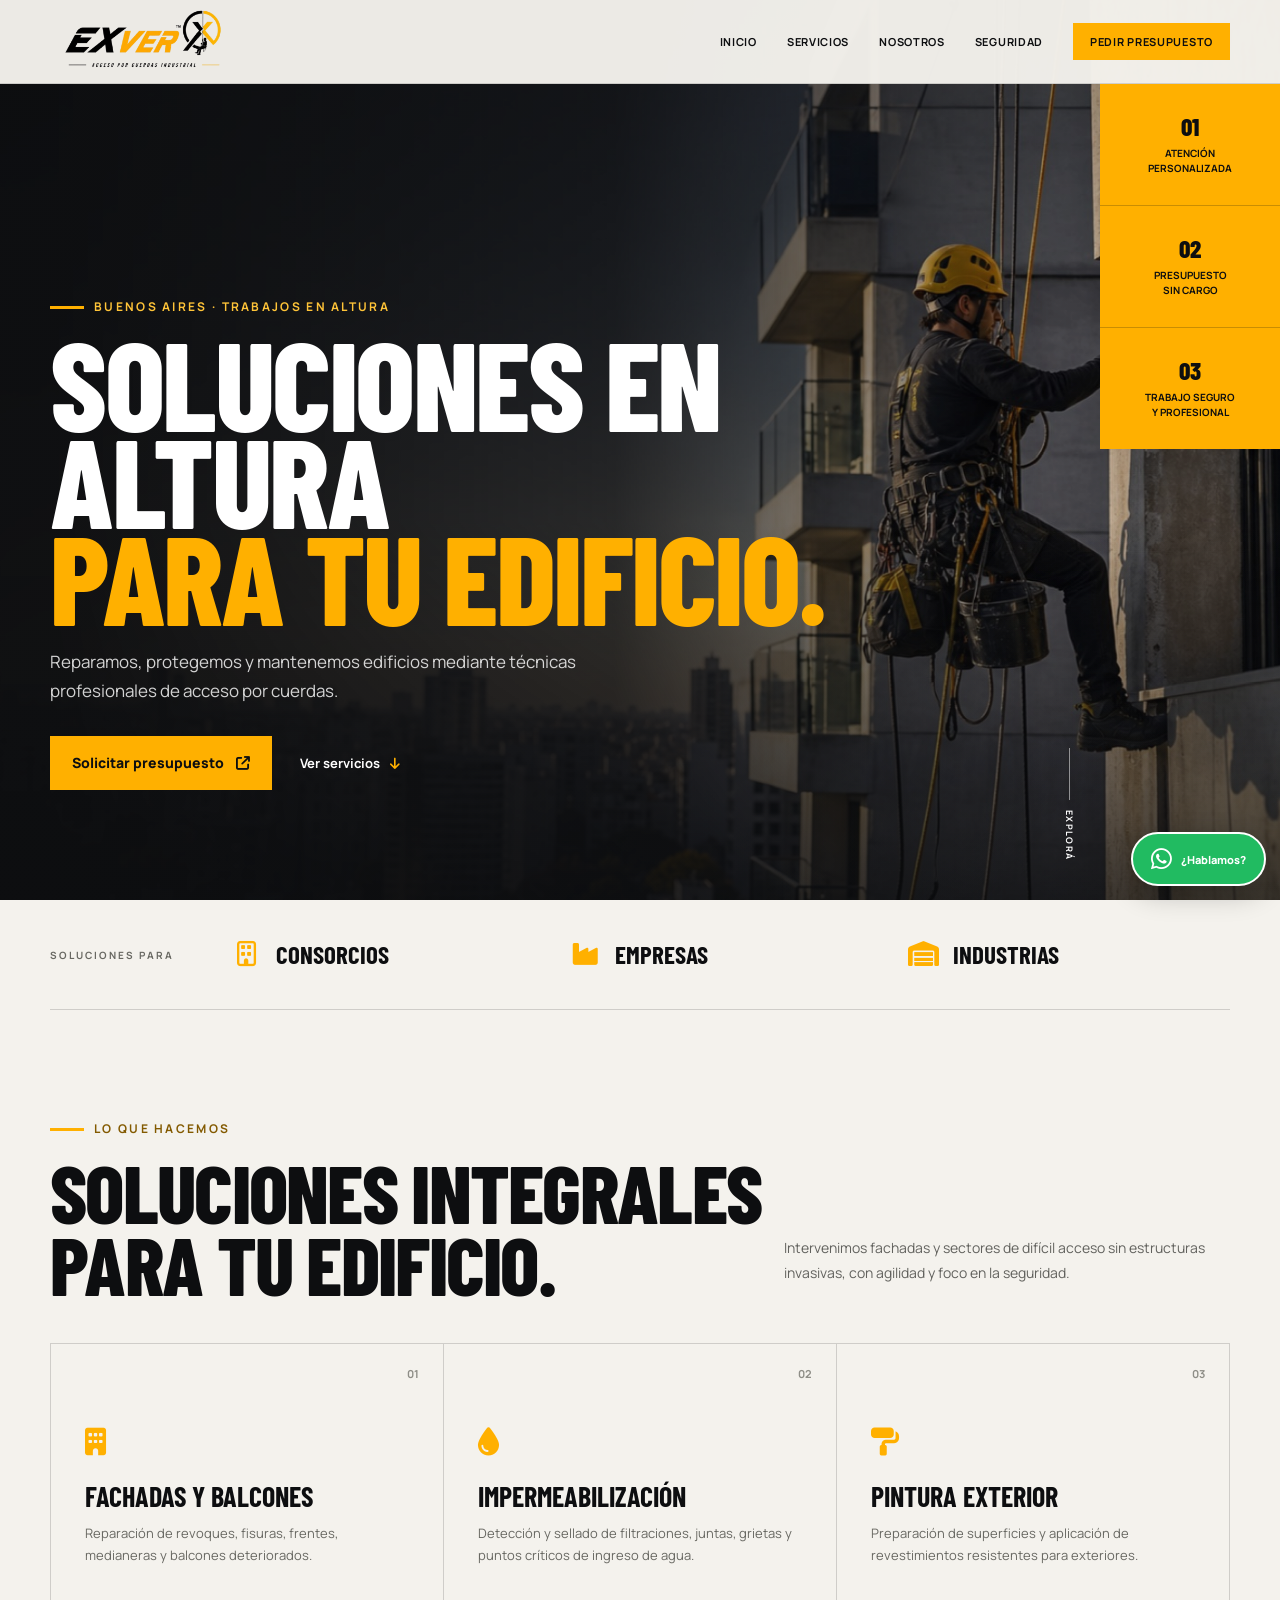
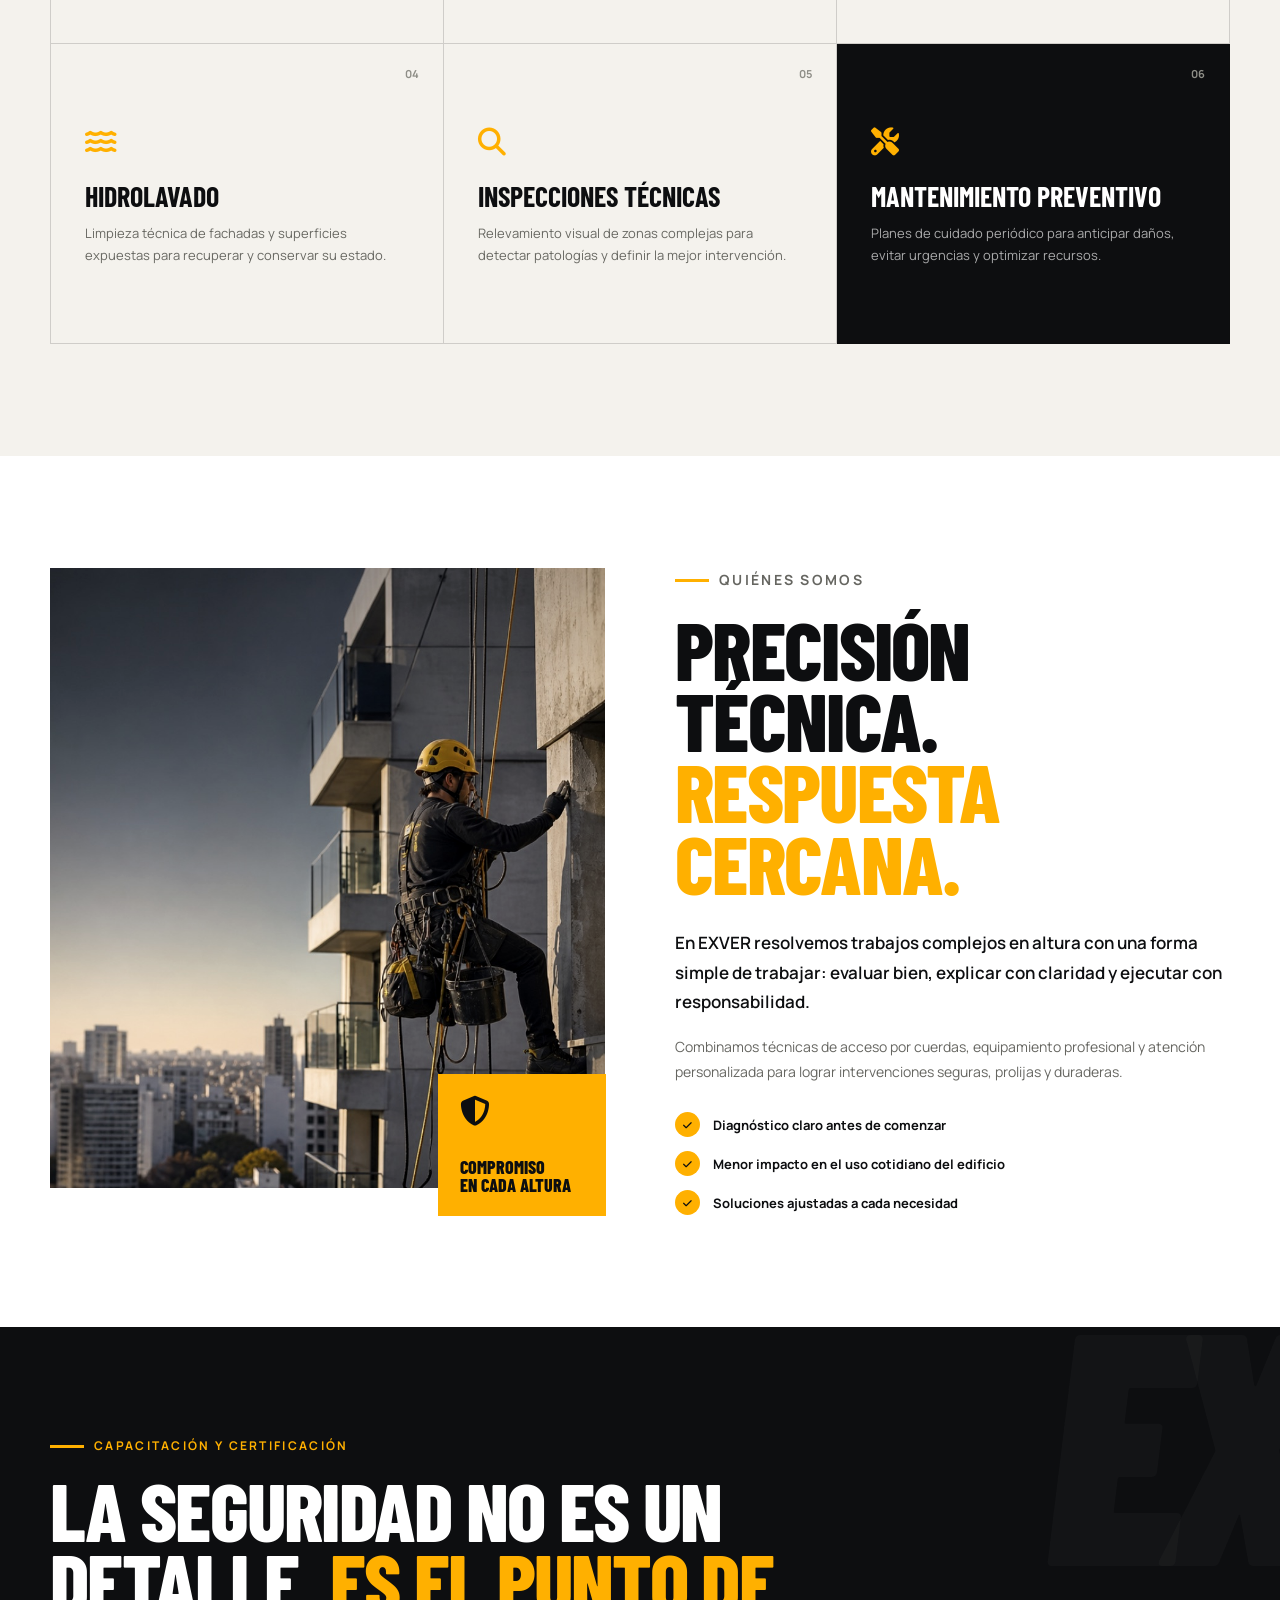
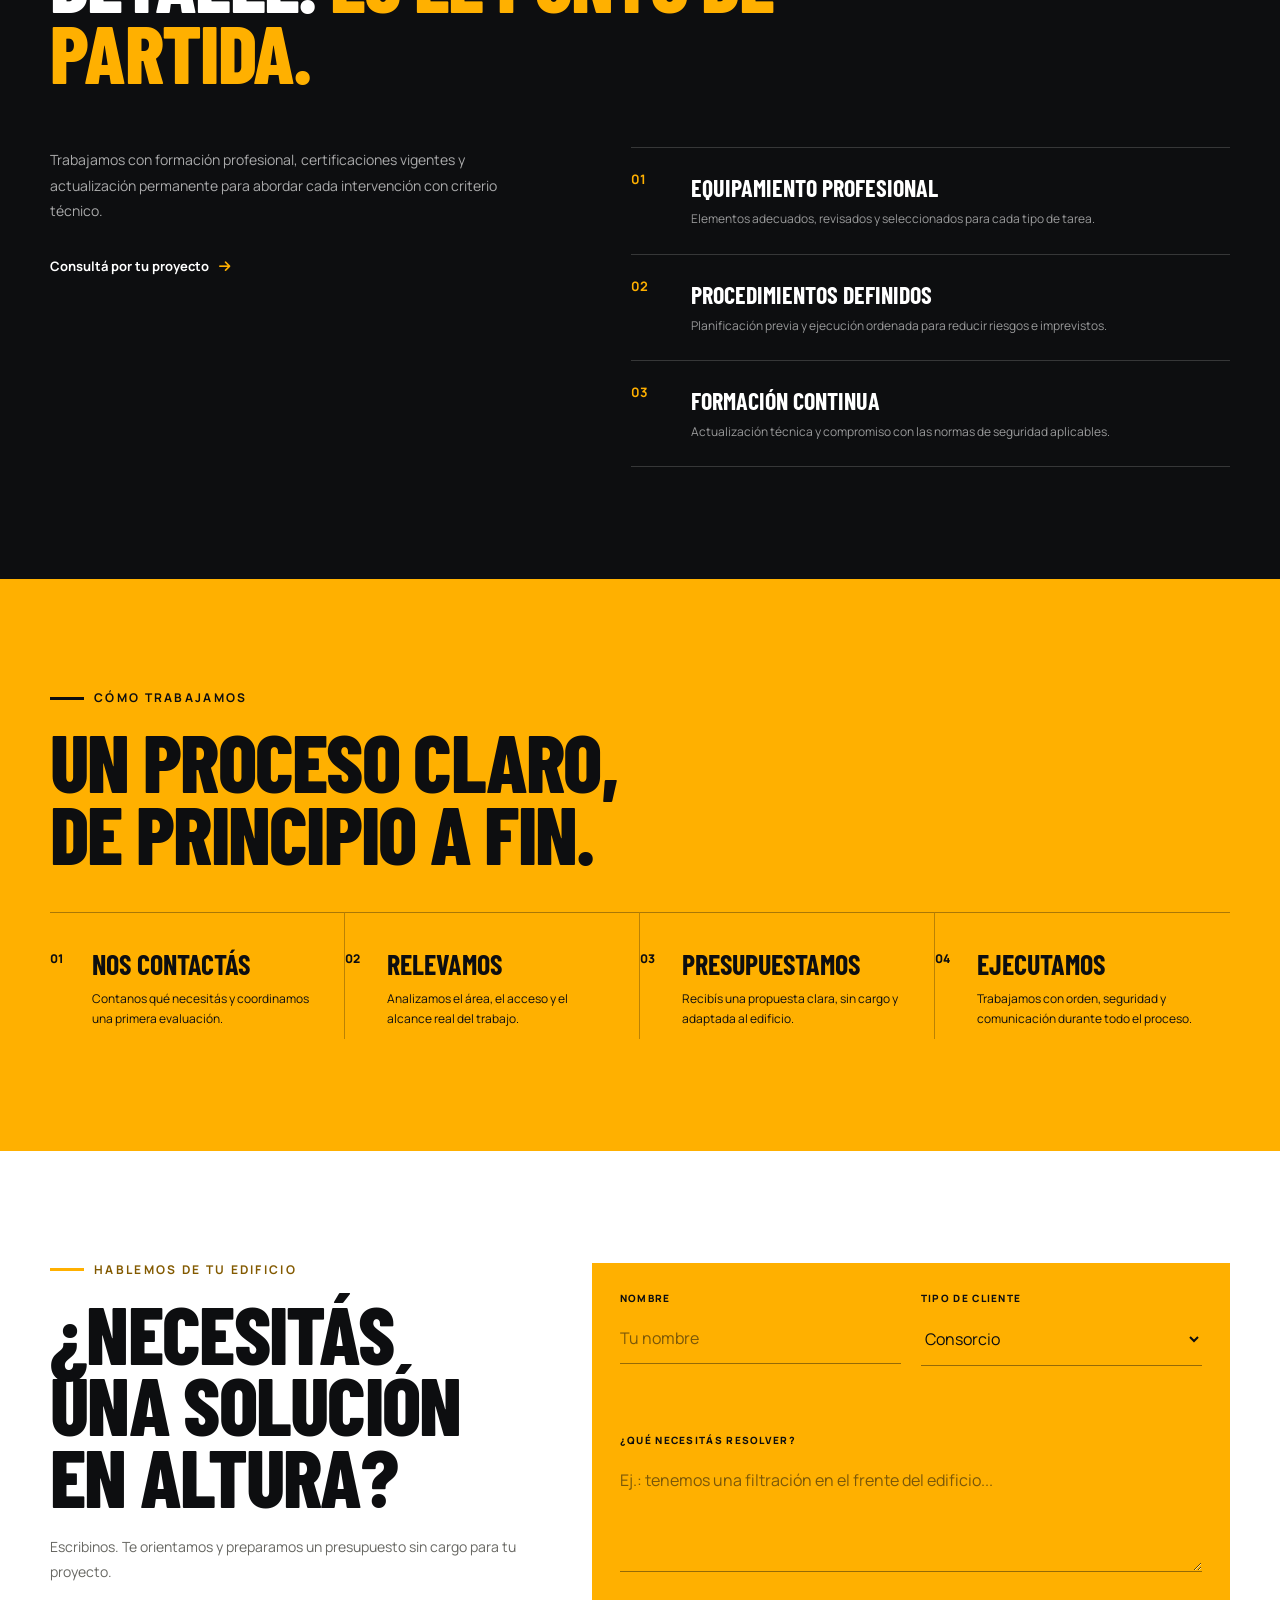
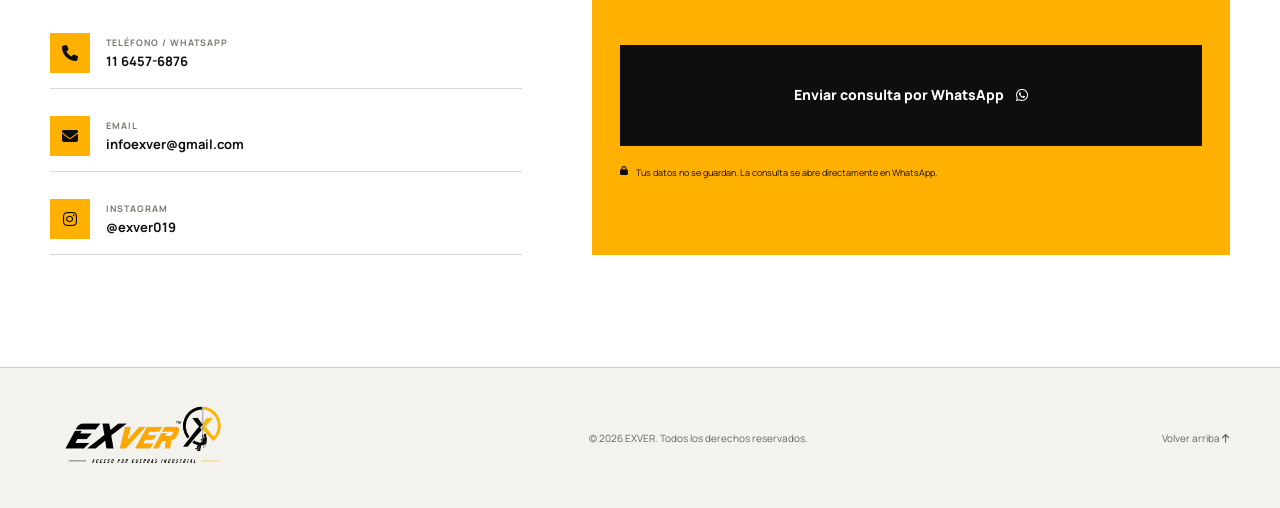
==== commit 7e659ce4: "fox" ====
--- a/index.html
+++ b/index.html
@@ -69,7 +69,7 @@
         <div class="hero-grid"></div>
         <div class="hero-content">
           <p class="eyebrow hero-eyebrow">Buenos Aires · Trabajos en altura</p>
-          <h1>Mantenimiento que llega <span>donde otros no.</span></h1>
+          <h1>Soluciones en altura <span>para tu edificio.</span></h1>
           <p class="hero-copy">
             Reparamos, protegemos y mantenemos edificios mediante técnicas
             profesionales de acceso por cuerdas.
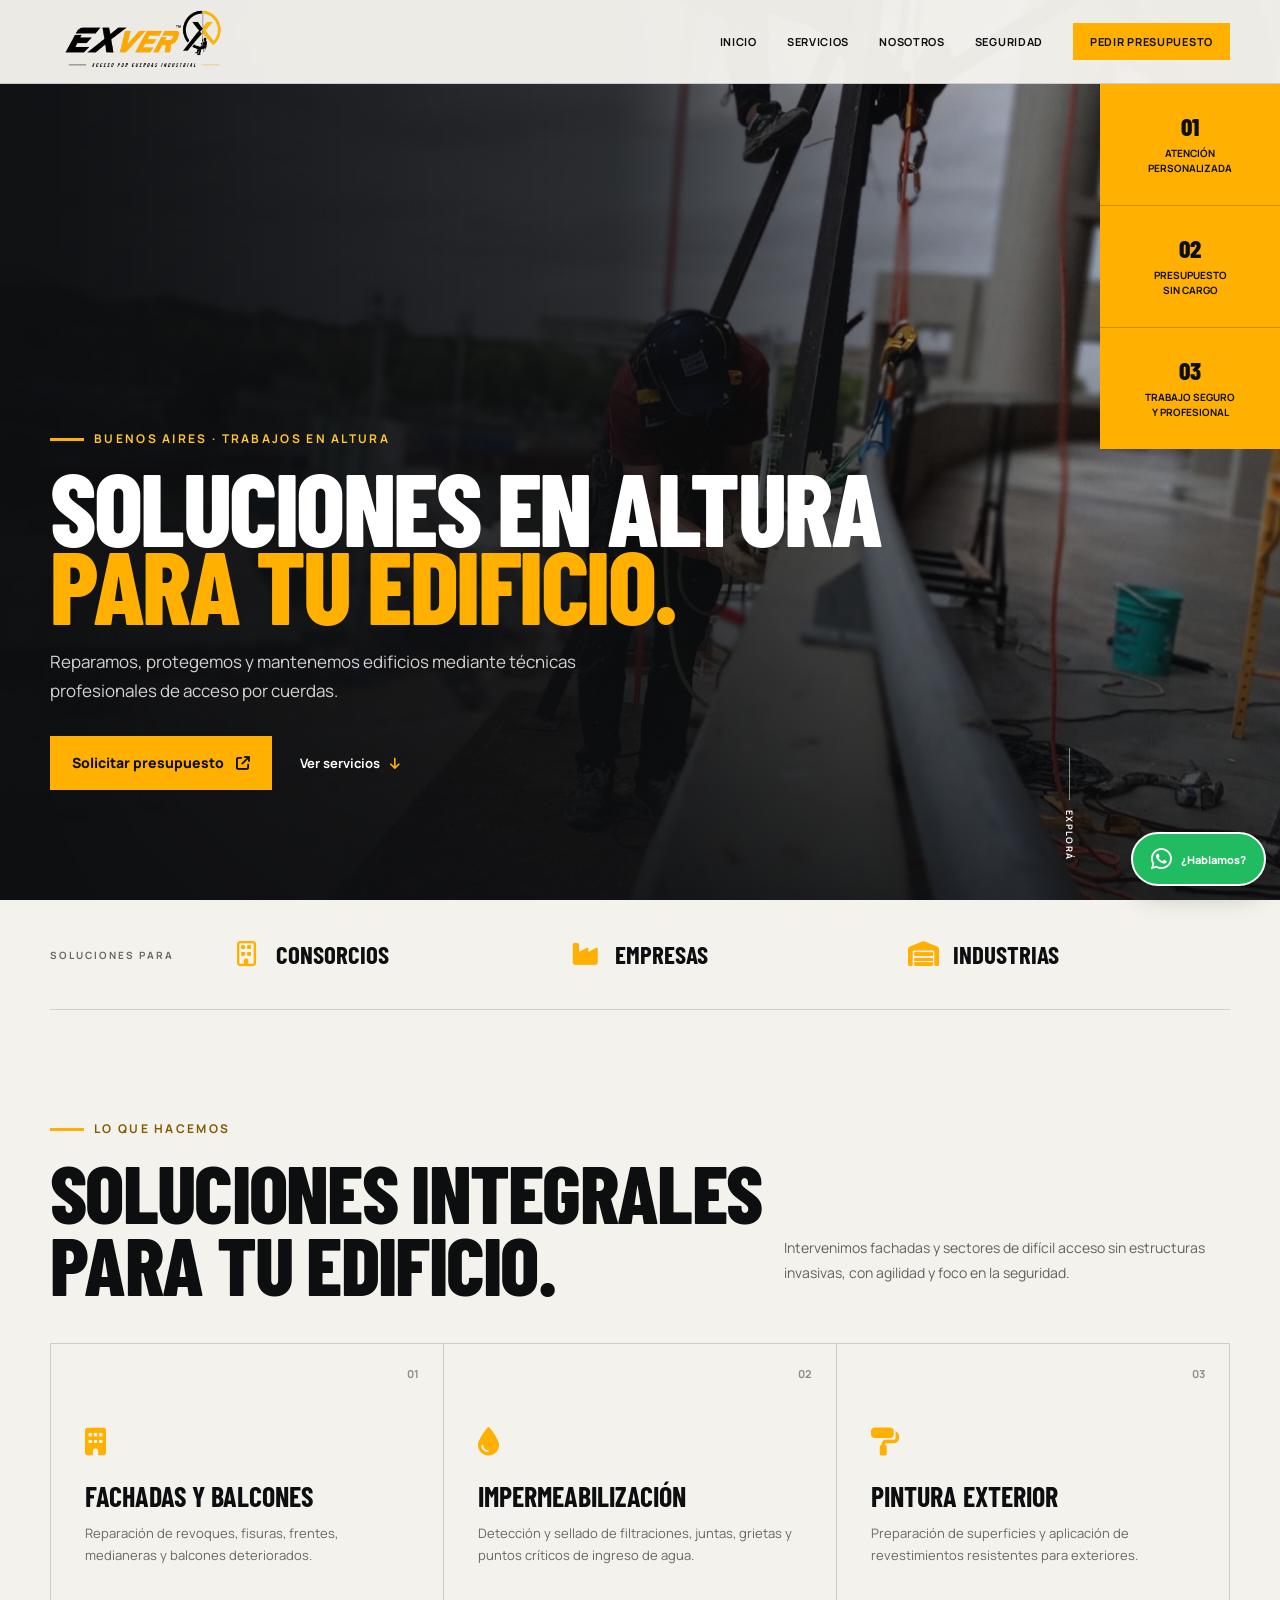
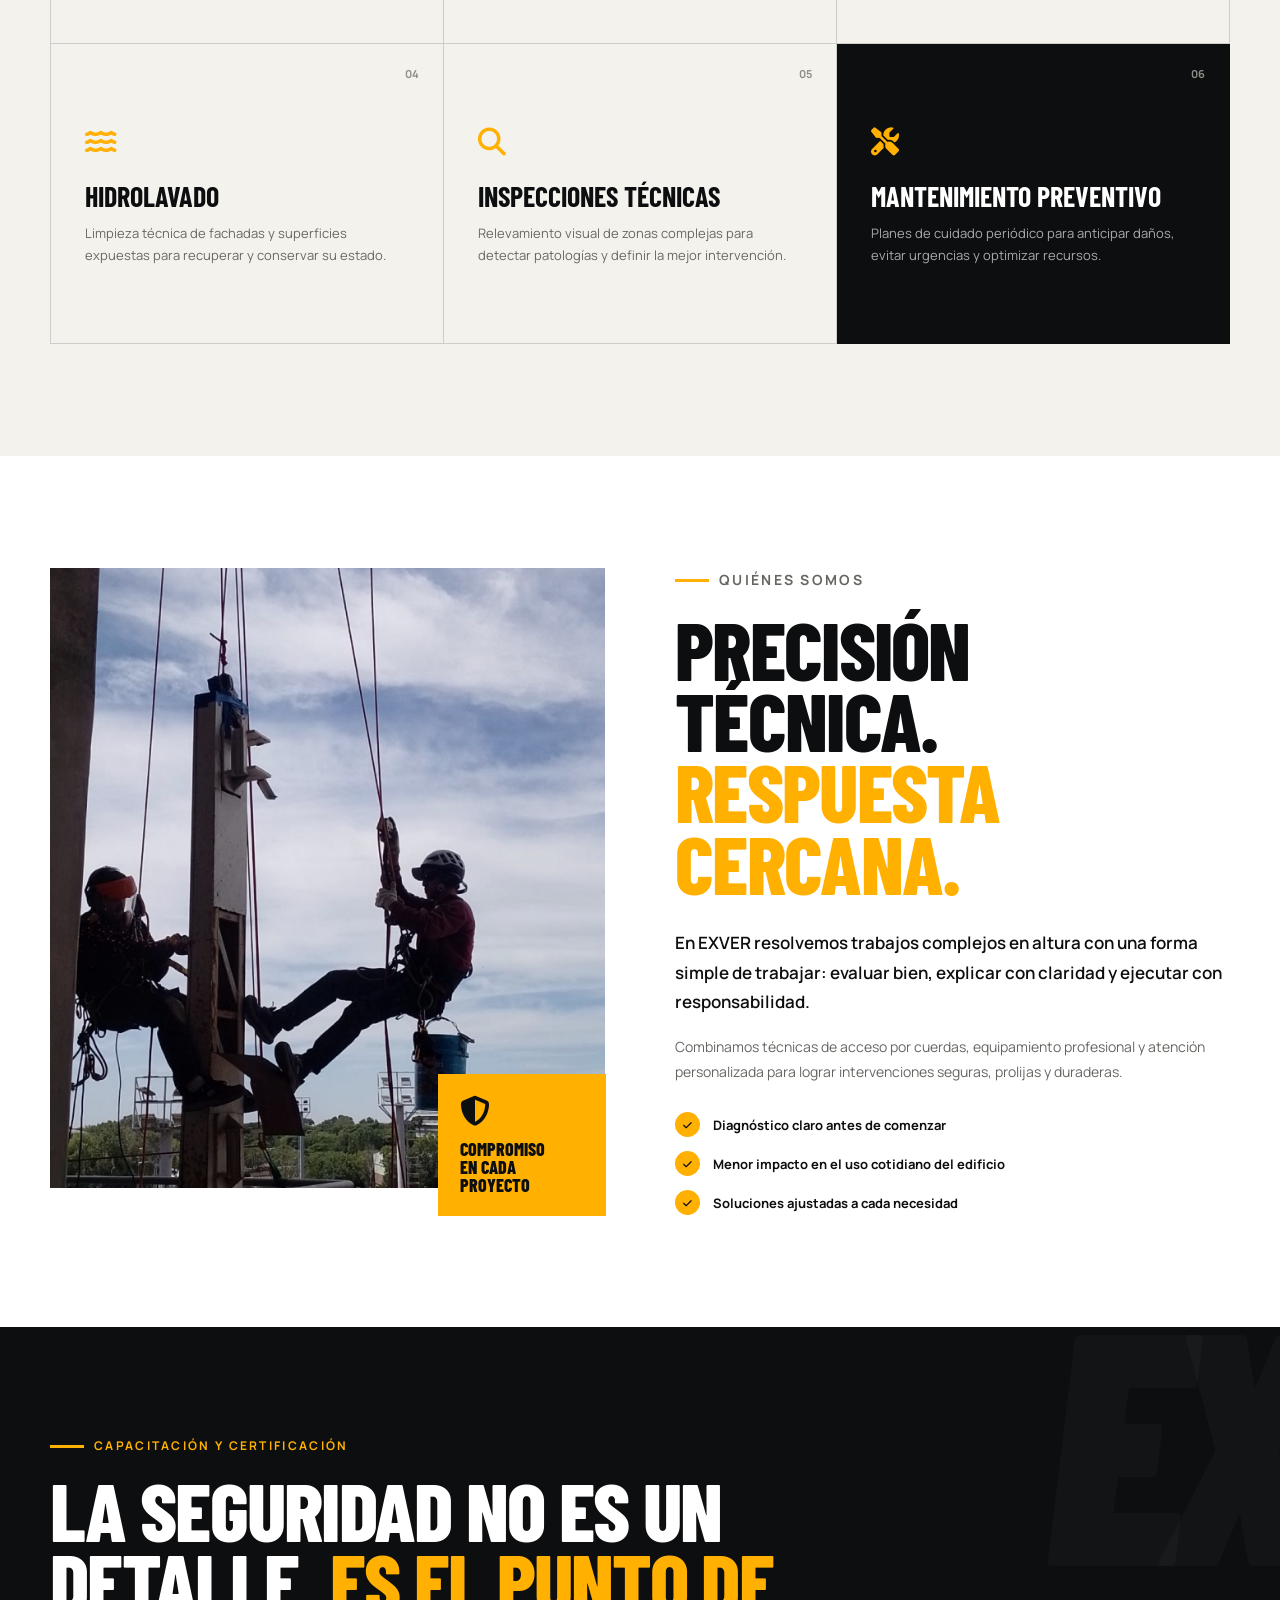
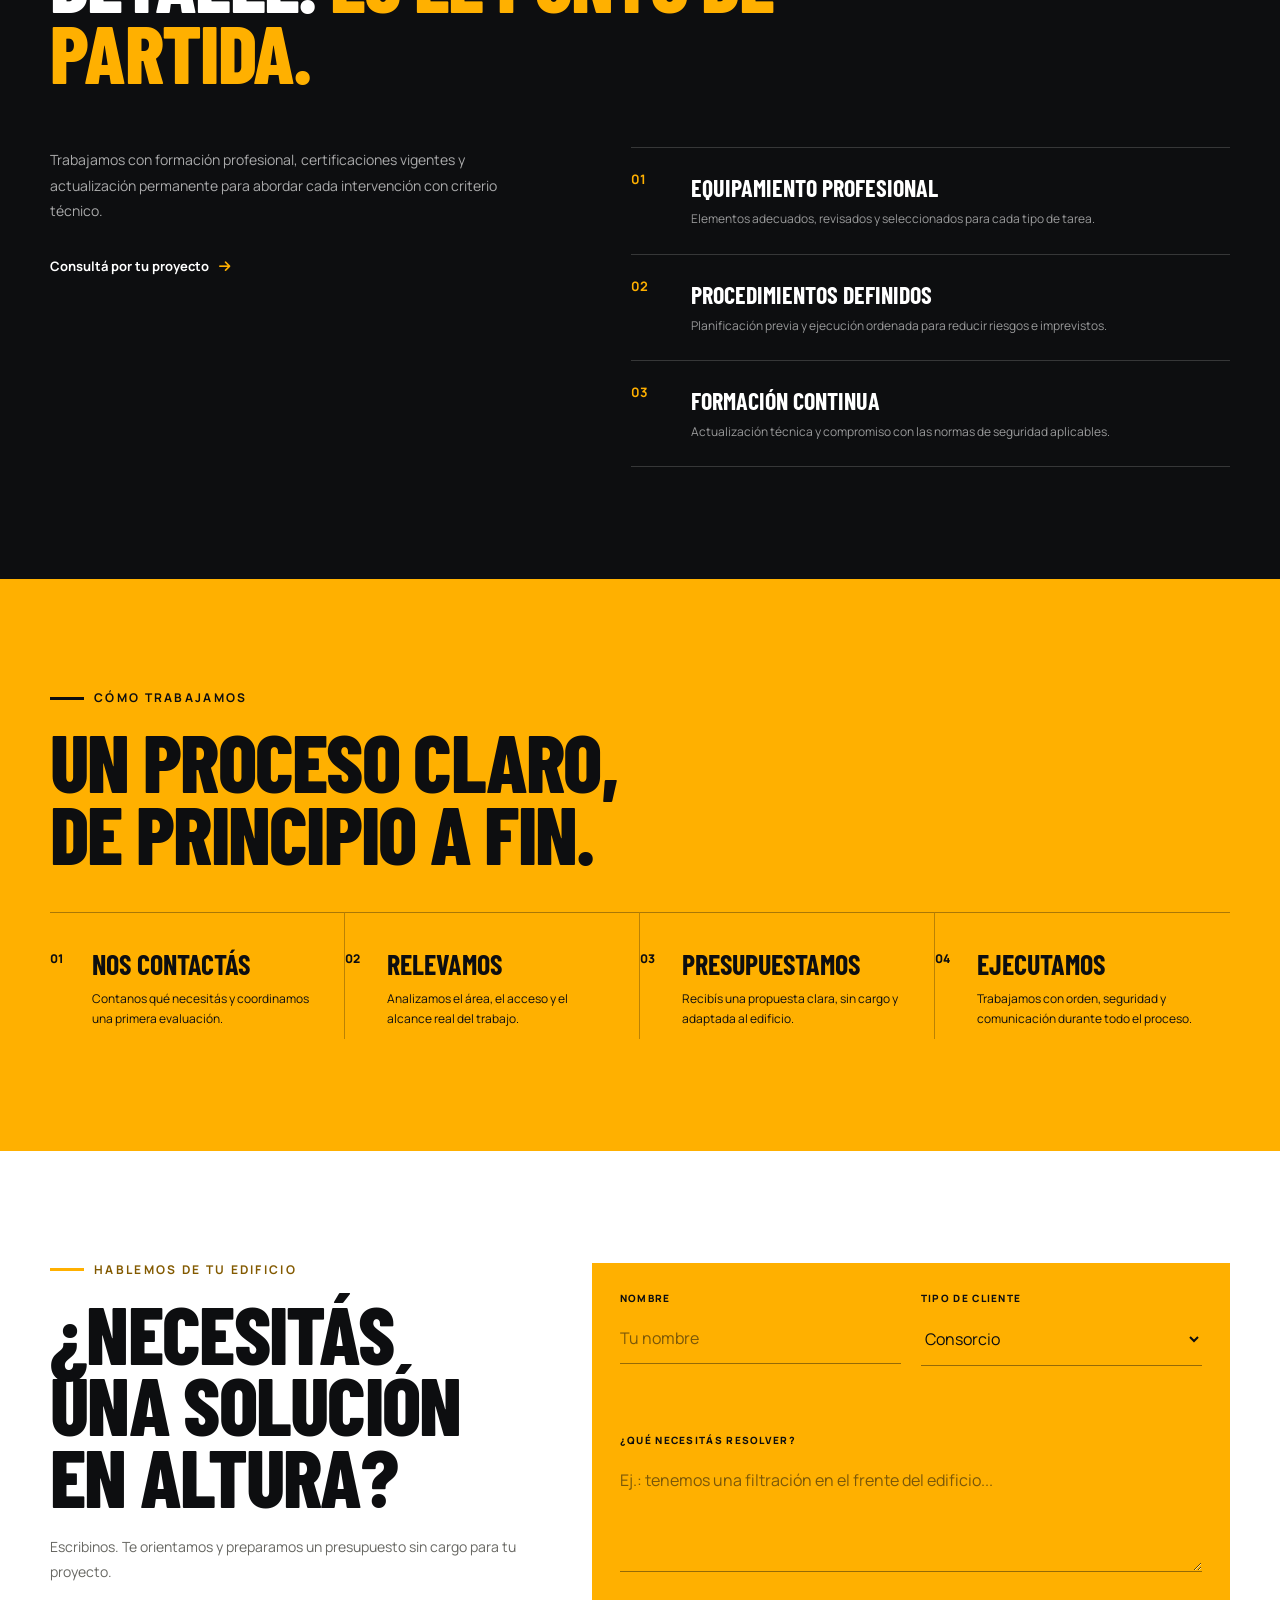
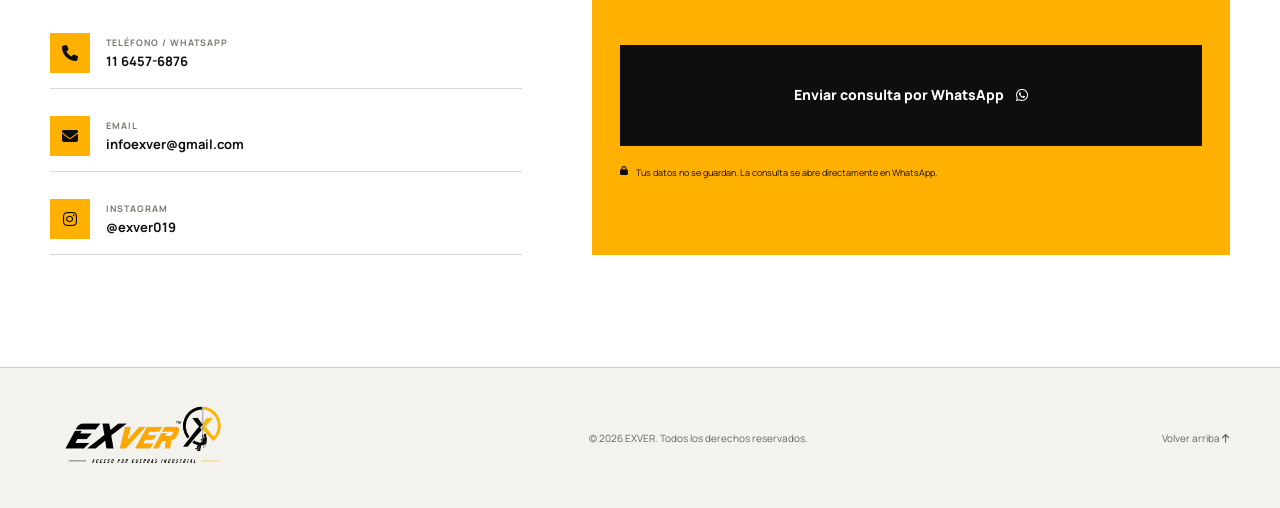
==== commit 42909bce: "ultimo" ====
--- a/index.html
+++ b/index.html
@@ -204,7 +204,7 @@
           ></div>
           <div class="about-stamp">
             <i class="fa-solid fa-shield-halved" aria-hidden="true"></i>
-            <span>Compromiso<br />en cada altura</span>
+            <span>Compromiso<br />en cada proyecto</span>
           </div>
         </div>
         <div class="about-content fade-in">
--- a/styles.css
+++ b/styles.css
@@ -227,7 +227,7 @@
   position: absolute;
   z-index: -2;
   inset: 0;
-  background: url("assets/exver-hero.jpg") 68% center / cover no-repeat;
+  background: url("assets/trabajos/river-plate/09.jpg") 68% center / cover no-repeat;
   transform: scale(1.02);
   animation: hero-scale 1.8s cubic-bezier(0.2, 0.7, 0.3, 1) both;
 }
@@ -290,7 +290,7 @@
 .hero h1 {
   max-width: 760px;
   margin-bottom: 24px;
-  font-size: clamp(64px, 11vw, 142px);
+  font-size: clamp(50px, 8vw, 108px);
   font-weight: 800;
   line-height: 0.77;
   letter-spacing: -2.5px;
@@ -541,7 +541,7 @@
 
 .about-photo {
   min-height: 440px;
-  background: url("assets/exver-hero.jpg") 75% center / cover no-repeat;
+  background: url("assets/trabajos/river-plate/11.jpg") center center / cover no-repeat;
   filter: saturate(0.8) contrast(1.04);
 }
 
@@ -1001,10 +1001,6 @@
     --content: min(1180px, calc(100vw - 56px));
   }
 
-  .hero h1 {
-    font-size: clamp(80px, 11vw, 142px);
-  }
-
   .hero-actions {
     flex-direction: row;
     align-items: center;
@@ -1219,7 +1215,6 @@
 
   .hero h1 {
     max-width: 890px;
-    font-size: clamp(110px, 9.8vw, 150px);
   }
 
   .hero-copy {
